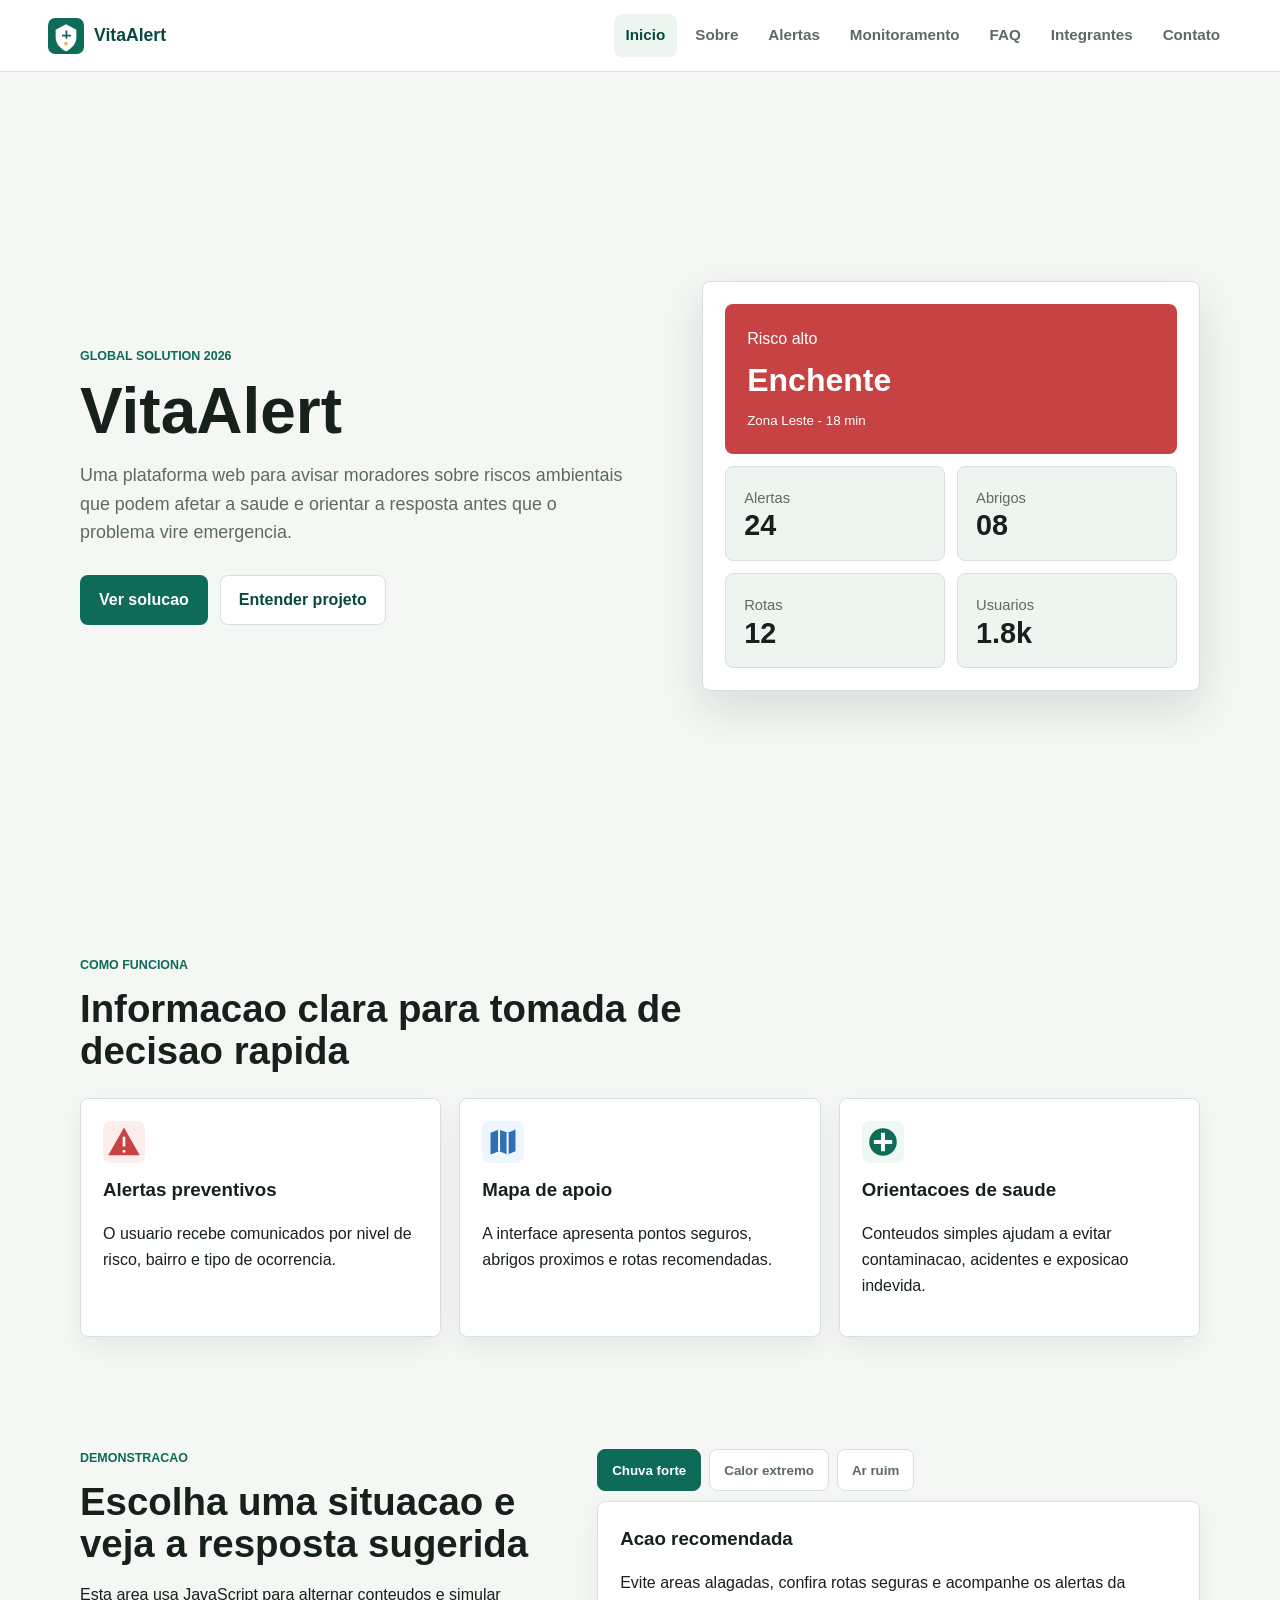
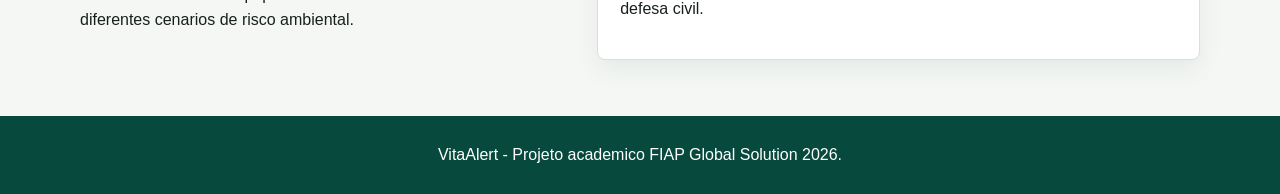
==== index.html @ f6161e9e "Cria estrutura inicial do site VitaAlert" ====
<!DOCTYPE html>
<html lang="pt-BR">
<head>
  <meta charset="UTF-8">
  <meta name="viewport" content="width=device-width, initial-scale=1.0">
  <title>VitaAlert | Inicio</title>
  <link rel="stylesheet" href="css/style.css">
</head>
<body>
  <header class="site-header">
    <a class="brand" href="index.html" aria-label="VitaAlert - pagina inicial">
      <img src="assets/logo.svg" alt="" class="brand__icon">
      <span>VitaAlert</span>
    </a>
    <button class="menu-toggle" type="button" aria-label="Abrir menu" aria-expanded="false">
      <span></span>
      <span></span>
      <span></span>
    </button>
    <nav class="site-nav" aria-label="Menu principal">
      <a href="index.html">Inicio</a>
      <a href="sobre.html">Sobre</a>
      <a href="solucao-alertas.html">Alertas</a>
      <a href="solucao-monitoramento.html">Monitoramento</a>
      <a href="faq.html">FAQ</a>
      <a href="integrantes.html">Integrantes</a>
      <a href="contato.html">Contato</a>
    </nav>
  </header>

  <main>
    <section class="hero">
      <div class="hero__content">
        <p class="eyebrow">Global Solution 2026</p>
        <h1>VitaAlert</h1>
        <p class="hero__text">Uma plataforma web para avisar moradores sobre riscos ambientais que podem afetar a saude e orientar a resposta antes que o problema vire emergencia.</p>
        <div class="hero__actions">
          <a class="button button--primary" href="solucao-alertas.html">Ver solucao</a>
          <a class="button button--secondary" href="sobre.html">Entender projeto</a>
        </div>
      </div>
      <div class="dashboard-preview" aria-label="Resumo visual da plataforma">
        <div class="status-card status-card--danger">
          <span>Risco alto</span>
          <strong>Enchente</strong>
          <small>Zona Leste - 18 min</small>
        </div>
        <div class="metric-grid">
          <article>
            <span>Alertas</span>
            <strong>24</strong>
          </article>
          <article>
            <span>Abrigos</span>
            <strong>08</strong>
          </article>
          <article>
            <span>Rotas</span>
            <strong>12</strong>
          </article>
          <article>
            <span>Usuarios</span>
            <strong>1.8k</strong>
          </article>
        </div>
      </div>
    </section>

    <section class="section">
      <div class="section__heading">
        <p class="eyebrow">Como funciona</p>
        <h2>Informacao clara para tomada de decisao rapida</h2>
      </div>
      <div class="feature-grid">
        <article class="feature-card">
          <img src="assets/icon-alert.svg" alt="" class="feature-card__icon">
          <h3>Alertas preventivos</h3>
          <p>O usuario recebe comunicados por nivel de risco, bairro e tipo de ocorrencia.</p>
        </article>
        <article class="feature-card">
          <img src="assets/icon-map.svg" alt="" class="feature-card__icon">
          <h3>Mapa de apoio</h3>
          <p>A interface apresenta pontos seguros, abrigos proximos e rotas recomendadas.</p>
        </article>
        <article class="feature-card">
          <img src="assets/icon-health.svg" alt="" class="feature-card__icon">
          <h3>Orientacoes de saude</h3>
          <p>Conteudos simples ajudam a evitar contaminacao, acidentes e exposicao indevida.</p>
        </article>
      </div>
    </section>

    <section class="section section--split">
      <div>
        <p class="eyebrow">Demonstracao</p>
        <h2>Escolha uma situacao e veja a resposta sugerida</h2>
        <p>Esta area usa JavaScript para alternar conteudos e simular diferentes cenarios de risco ambiental.</p>
      </div>
      <div class="tabs" data-tabs>
        <div class="tabs__controls" role="tablist" aria-label="Cenarios">
          <button class="tab-button is-active" type="button" data-tab="chuva">Chuva forte</button>
          <button class="tab-button" type="button" data-tab="calor">Calor extremo</button>
          <button class="tab-button" type="button" data-tab="ar">Ar ruim</button>
        </div>
        <article class="tab-panel is-active" data-panel="chuva">
          <h3>Acao recomendada</h3>
          <p>Evite areas alagadas, confira rotas seguras e acompanhe os alertas da defesa civil.</p>
        </article>
        <article class="tab-panel" data-panel="calor">
          <h3>Acao recomendada</h3>
          <p>Hidrate-se, reduza atividades fisicas no sol e procure pontos de apoio climatizados.</p>
        </article>
        <article class="tab-panel" data-panel="ar">
          <h3>Acao recomendada</h3>
          <p>Pessoas com doencas respiratorias devem evitar esforco e manter medicamentos por perto.</p>
        </article>
      </div>
    </section>
  </main>

  <footer class="site-footer">
    <p>VitaAlert - Projeto academico FIAP Global Solution 2026.</p>
  </footer>

  <script src="js/script.js"></script>
</body>
</html>
---- css/style.css ----
:root {
  --bg: #f4f7f4;
  --surface: #ffffff;
  --surface-strong: #eef5f1;
  --text: #17211c;
  --muted: #5c6b62;
  --primary: #0d6b57;
  --primary-dark: #08493d;
  --accent: #e6b84b;
  --danger: #c74343;
  --warning: #bd7a1f;
  --info: #2f6fb5;
  --border: #d7e0dc;
  --shadow: 0 18px 45px rgba(19, 42, 33, 0.12);
  --radius: 8px;
  --container: 1120px;
}

* {
  box-sizing: border-box;
}

html {
  scroll-behavior: smooth;
}

body {
  margin: 0;
  font-family: Arial, Helvetica, sans-serif;
  color: var(--text);
  background: var(--bg);
  line-height: 1.6;
}

img {
  display: block;
  max-width: 100%;
}

a {
  color: inherit;
}

.site-header {
  position: sticky;
  top: 0;
  z-index: 20;
  display: flex;
  align-items: center;
  justify-content: space-between;
  gap: 24px;
  min-height: 72px;
  padding: 14px clamp(18px, 4vw, 48px);
  background: rgba(255, 255, 255, 0.94);
  border-bottom: 1px solid var(--border);
  backdrop-filter: blur(12px);
}

.brand {
  display: inline-flex;
  align-items: center;
  gap: 10px;
  font-weight: 800;
  font-size: 1.1rem;
  text-decoration: none;
  color: var(--primary-dark);
}

.brand__icon {
  width: 36px;
  height: 36px;
}

.site-nav {
  display: flex;
  align-items: center;
  gap: 6px;
}

.site-nav a {
  padding: 9px 12px;
  border-radius: var(--radius);
  color: var(--muted);
  font-size: 0.95rem;
  font-weight: 700;
  text-decoration: none;
}

.site-nav a:hover,
.site-nav a.is-active {
  color: var(--primary-dark);
  background: var(--surface-strong);
}

.menu-toggle {
  display: none;
  width: 44px;
  height: 44px;
  border: 1px solid var(--border);
  border-radius: var(--radius);
  background: var(--surface);
  cursor: pointer;
}

.menu-toggle span {
  display: block;
  width: 20px;
  height: 2px;
  margin: 5px auto;
  background: var(--primary-dark);
}

.hero,
.page-hero,
.section {
  width: min(var(--container), calc(100% - 36px));
  margin: 0 auto;
}

.hero {
  display: grid;
  grid-template-columns: minmax(0, 1.05fr) minmax(320px, 0.95fr);
  align-items: center;
  gap: clamp(28px, 6vw, 72px);
  min-height: calc(100vh - 72px);
  padding: 48px 0;
}

.hero h1,
.page-hero h1 {
  max-width: 820px;
  margin: 0;
  font-size: clamp(2.4rem, 5vw, 4.8rem);
  line-height: 1;
}

.hero__text,
.page-hero p {
  max-width: 700px;
  color: var(--muted);
  font-size: 1.12rem;
}

.hero__actions {
  display: flex;
  flex-wrap: wrap;
  gap: 12px;
  margin-top: 28px;
}

.eyebrow {
  margin: 0 0 12px;
  color: var(--primary);
  font-size: 0.78rem;
  font-weight: 800;
  letter-spacing: 0;
  text-transform: uppercase;
}

.button {
  display: inline-flex;
  align-items: center;
  justify-content: center;
  min-height: 44px;
  padding: 11px 18px;
  border: 1px solid transparent;
  border-radius: var(--radius);
  font-weight: 800;
  text-decoration: none;
  cursor: pointer;
}

.button--primary {
  background: var(--primary);
  color: #ffffff;
}

.button--primary:hover {
  background: var(--primary-dark);
}

.button--secondary {
  background: var(--surface);
  color: var(--primary-dark);
  border-color: var(--border);
}

.dashboard-preview {
  padding: 22px;
  border: 1px solid var(--border);
  border-radius: var(--radius);
  background: var(--surface);
  box-shadow: var(--shadow);
}

.status-card {
  padding: 22px;
  border-radius: var(--radius);
  color: #ffffff;
  background: var(--danger);
}

.status-card span,
.status-card small {
  display: block;
}

.status-card strong {
  display: block;
  margin: 4px 0;
  font-size: 2rem;
}

.metric-grid {
  display: grid;
  grid-template-columns: repeat(2, 1fr);
  gap: 12px;
  margin-top: 12px;
}

.metric-grid article {
  padding: 18px;
  border: 1px solid var(--border);
  border-radius: var(--radius);
  background: var(--surface-strong);
}

.metric-grid span,
.data-row span {
  color: var(--muted);
  font-size: 0.92rem;
}

.metric-grid strong,
.data-row strong {
  display: block;
  font-size: 1.8rem;
  line-height: 1.1;
}

.section {
  padding: 56px 0;
}

.page-hero {
  padding: 70px 0 32px;
}

.section__heading {
  max-width: 720px;
  margin-bottom: 26px;
}

.section__heading h2,
.section--split h2 {
  margin: 0;
  font-size: clamp(1.8rem, 3vw, 2.6rem);
  line-height: 1.1;
}

.feature-grid,
.team-grid {
  display: grid;
  grid-template-columns: repeat(3, minmax(0, 1fr));
  gap: 18px;
}

.feature-card,
.member-card,
.contact-form,
.contact-aside,
.tab-panel,
.faq-item,
.alert-item,
.data-row {
  border: 1px solid var(--border);
  border-radius: var(--radius);
  background: var(--surface);
  box-shadow: 0 10px 26px rgba(19, 42, 33, 0.06);
}

.feature-card,
.member-card,
.contact-aside,
.tab-panel,
.data-row {
  padding: 22px;
}

.feature-card__icon {
  width: 42px;
  height: 42px;
  margin-bottom: 12px;
}

.feature-card h3,
.member-card h2,
.alert-item h2,
.contact-aside h2,
.tab-panel h3 {
  margin: 0 0 8px;
}

.section--split,
.contact-layout,
.monitor-layout {
  display: grid;
  grid-template-columns: minmax(0, 0.9fr) minmax(0, 1.1fr);
  gap: 24px;
  align-items: start;
}

.tabs__controls {
  display: flex;
  gap: 8px;
  margin-bottom: 10px;
  overflow-x: auto;
}

.tab-button {
  min-height: 42px;
  padding: 9px 14px;
  border: 1px solid var(--border);
  border-radius: var(--radius);
  background: var(--surface);
  color: var(--muted);
  font-weight: 800;
  cursor: pointer;
  white-space: nowrap;
}

.tab-button.is-active {
  background: var(--primary);
  color: #ffffff;
  border-color: var(--primary);
}

.tab-panel {
  display: none;
}

.tab-panel.is-active {
  display: block;
}

.alert-list {
  display: grid;
  gap: 16px;
}

.alert-item {
  display: flex;
  justify-content: space-between;
  gap: 18px;
  align-items: center;
  padding: 20px;
}

.badge {
  display: inline-flex;
  margin-bottom: 10px;
  padding: 4px 10px;
  border-radius: 999px;
  color: #ffffff;
  font-size: 0.8rem;
  font-weight: 800;
}

.badge--critical {
  background: var(--danger);
}

.badge--warning {
  background: var(--warning);
}

.badge--info {
  background: var(--info);
}

.map-panel {
  position: relative;
  min-height: 420px;
  border: 1px solid var(--border);
  border-radius: var(--radius);
  overflow: hidden;
  background:
    linear-gradient(90deg, rgba(13, 107, 87, 0.10) 1px, transparent 1px),
    linear-gradient(rgba(13, 107, 87, 0.10) 1px, transparent 1px),
    #e8f0ed;
  background-size: 48px 48px;
}

.map-panel__label {
  position: absolute;
  left: 20px;
  bottom: 20px;
  padding: 10px 14px;
  border-radius: var(--radius);
  background: var(--surface);
  font-weight: 800;
}

.map-dot {
  position: absolute;
  width: 26px;
  height: 26px;
  border: 5px solid #ffffff;
  border-radius: 50%;
  background: var(--danger);
  box-shadow: 0 0 0 12px rgba(199, 67, 67, 0.18);
}

.map-dot--one {
  left: 28%;
  top: 30%;
}

.map-dot--two {
  left: 62%;
  top: 45%;
  background: var(--warning);
  box-shadow: 0 0 0 12px rgba(189, 122, 31, 0.18);
}

.map-dot--three {
  left: 48%;
  top: 68%;
  background: var(--info);
  box-shadow: 0 0 0 12px rgba(47, 111, 181, 0.18);
}

.monitor-stack {
  display: grid;
  gap: 14px;
}

.progress {
  height: 10px;
  margin-top: 14px;
  border-radius: 999px;
  overflow: hidden;
  background: var(--surface-strong);
}

.progress span {
  display: block;
  height: 100%;
  background: var(--primary);
}

.steps {
  display: grid;
  gap: 12px;
  padding-left: 22px;
}

.faq-list {
  display: grid;
  gap: 12px;
}

.faq-question {
  width: 100%;
  padding: 18px 20px;
  border: 0;
  background: transparent;
  color: var(--text);
  font: inherit;
  font-weight: 800;
  text-align: left;
  cursor: pointer;
}

.faq-answer {
  display: none;
  padding: 0 20px 18px;
  color: var(--muted);
}

.faq-item.is-open .faq-answer {
  display: block;
}

.member-card img {
  width: 112px;
  height: 112px;
  margin-bottom: 16px;
  border-radius: 50%;
  border: 4px solid var(--surface-strong);
}

.member-links {
  display: flex;
  flex-wrap: wrap;
  gap: 10px;
}

.member-links a {
  color: var(--primary-dark);
  font-weight: 800;
}

.contact-form {
  display: grid;
  gap: 16px;
  padding: 22px;
}

.form-field {
  display: grid;
  gap: 6px;
}

label {
  font-weight: 800;
}

input,
textarea {
  width: 100%;
  border: 1px solid var(--border);
  border-radius: var(--radius);
  padding: 12px 14px;
  font: inherit;
  color: var(--text);
  background: #ffffff;
}

input:focus,
textarea:focus {
  outline: 3px solid rgba(13, 107, 87, 0.18);
  border-color: var(--primary);
}

.error-message {
  min-height: 18px;
  color: var(--danger);
  font-weight: 700;
}

.form-status {
  margin: 0;
  color: var(--primary-dark);
  font-weight: 800;
}

.modal {
  position: fixed;
  inset: 0;
  z-index: 40;
  display: none;
  place-items: center;
  padding: 20px;
  background: rgba(8, 22, 18, 0.58);
}

.modal.is-open {
  display: grid;
}

.modal__box {
  width: min(520px, 100%);
  padding: 28px;
  border-radius: var(--radius);
  background: var(--surface);
  box-shadow: var(--shadow);
}

.modal__close {
  float: right;
  width: 38px;
  height: 38px;
  border: 1px solid var(--border);
  border-radius: var(--radius);
  background: var(--surface-strong);
  font-size: 1.5rem;
  cursor: pointer;
}

.site-footer {
  padding: 26px 18px;
  color: #ffffff;
  background: var(--primary-dark);
  text-align: center;
}

.site-footer p {
  margin: 0;
}

@media (max-width: 900px) {
  .menu-toggle {
    display: inline-block;
  }

  .site-nav {
    position: absolute;
    top: 72px;
    left: 0;
    right: 0;
    display: none;
    flex-direction: column;
    align-items: stretch;
    padding: 12px 18px 18px;
    background: #ffffff;
    border-bottom: 1px solid var(--border);
  }

  .site-nav.is-open {
    display: flex;
  }

  .site-nav a {
    padding: 12px;
  }

  .hero,
  .section--split,
  .contact-layout,
  .monitor-layout {
    grid-template-columns: 1fr;
  }

  .hero {
    min-height: auto;
  }

  .feature-grid,
  .team-grid {
    grid-template-columns: repeat(2, minmax(0, 1fr));
  }
}

@media (max-width: 560px) {
  .site-header {
    padding-inline: 16px;
  }

  .hero,
  .page-hero,
  .section {
    width: min(100% - 28px, var(--container));
  }

  .feature-grid,
  .team-grid,
  .metric-grid {
    grid-template-columns: 1fr;
  }

  .alert-item {
    align-items: stretch;
    flex-direction: column;
  }

  .button {
    width: 100%;
  }

  .map-panel {
    min-height: 320px;
  }
}
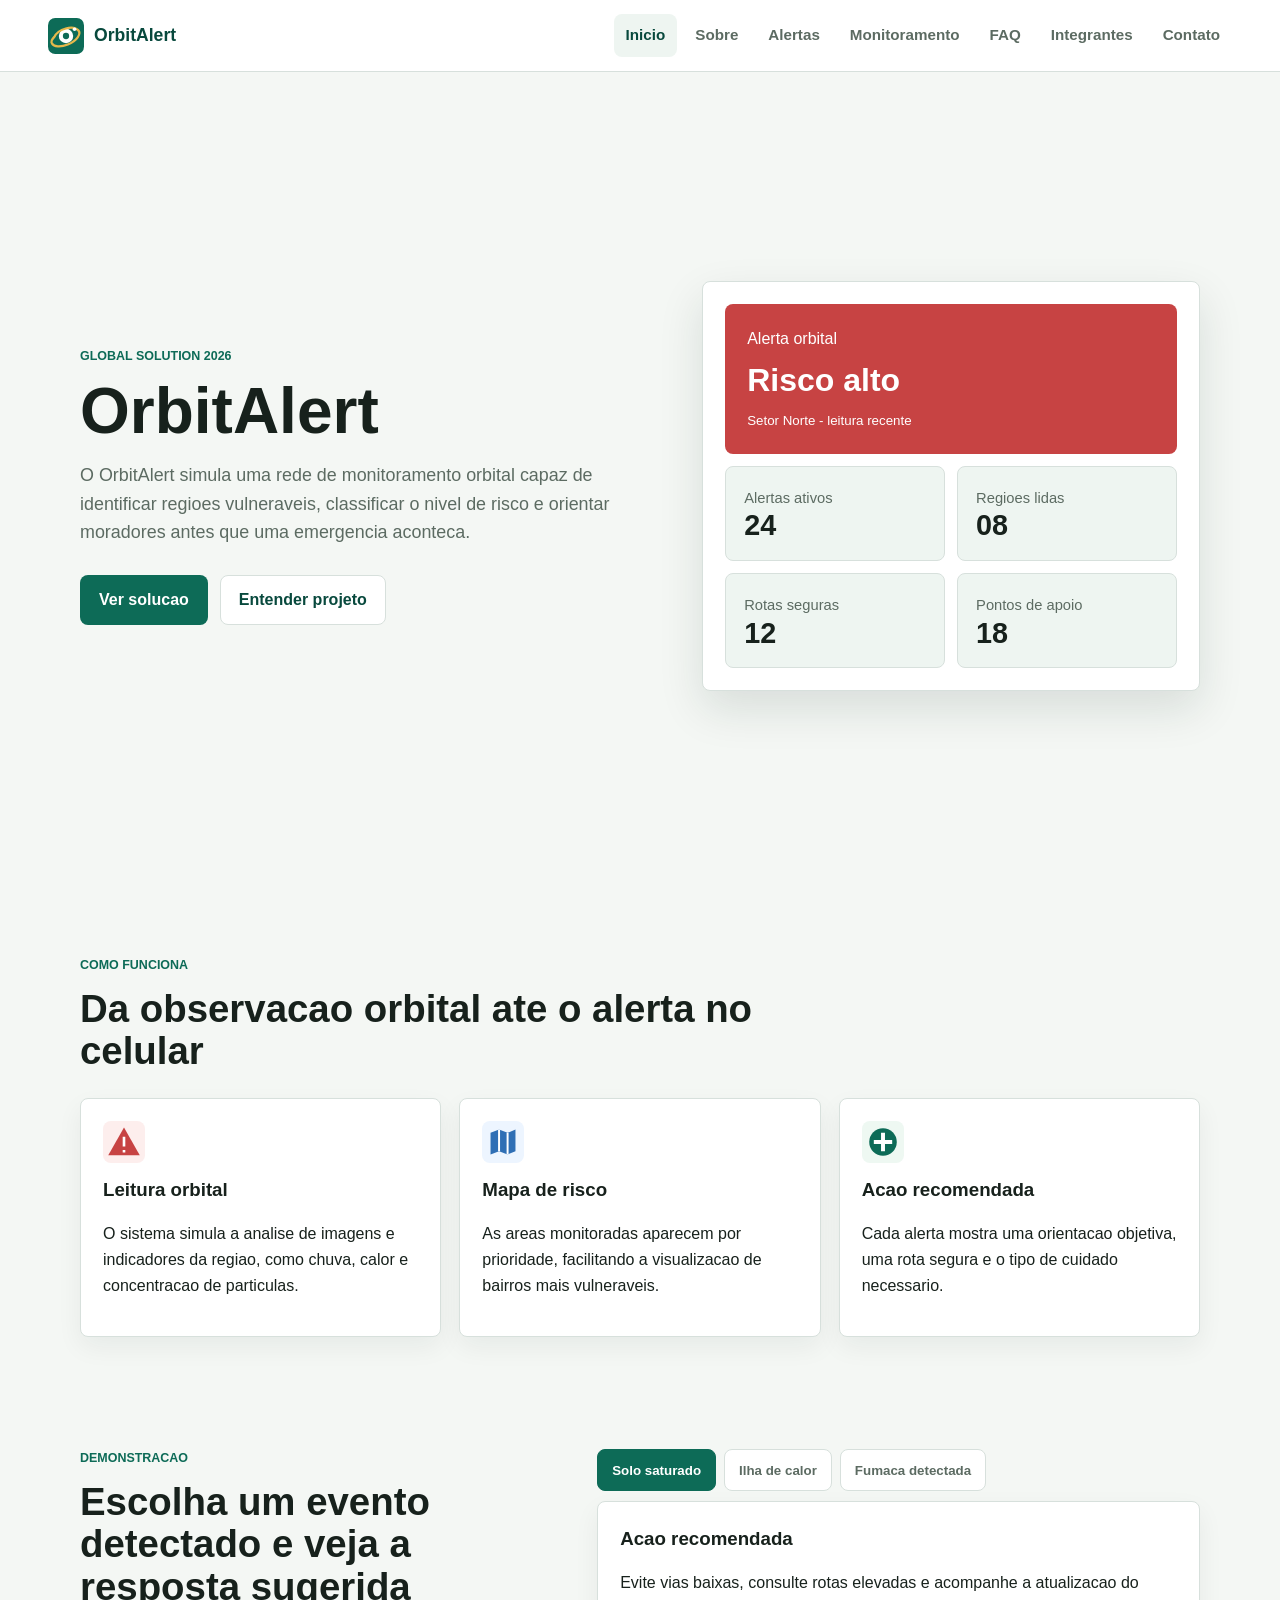
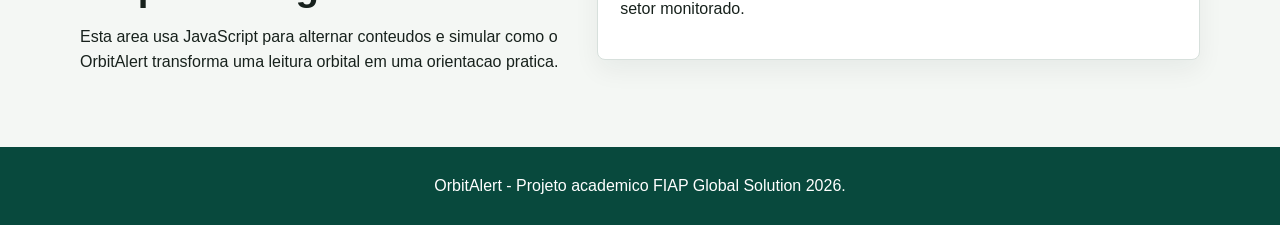
==== commit a134f9c6: "." ====
--- a/index.html
+++ b/index.html
@@ -3,14 +3,14 @@
 <head>
   <meta charset="UTF-8">
   <meta name="viewport" content="width=device-width, initial-scale=1.0">
-  <title>VitaAlert | Inicio</title>
+  <title>OrbitAlert | Inicio</title>
   <link rel="stylesheet" href="css/style.css">
 </head>
 <body>
   <header class="site-header">
-    <a class="brand" href="index.html" aria-label="VitaAlert - pagina inicial">
+    <a class="brand" href="index.html" aria-label="OrbitAlert - pagina inicial">
       <img src="assets/logo.svg" alt="" class="brand__icon">
-      <span>VitaAlert</span>
+      <span>OrbitAlert</span>
     </a>
     <button class="menu-toggle" type="button" aria-label="Abrir menu" aria-expanded="false">
       <span></span>
@@ -32,8 +32,8 @@
     <section class="hero">
       <div class="hero__content">
         <p class="eyebrow">Global Solution 2026</p>
-        <h1>VitaAlert</h1>
-        <p class="hero__text">Uma plataforma web para avisar moradores sobre riscos ambientais que podem afetar a saude e orientar a resposta antes que o problema vire emergencia.</p>
+        <h1>OrbitAlert</h1>
+        <p class="hero__text">O OrbitAlert simula uma rede de monitoramento orbital capaz de identificar regioes vulneraveis, classificar o nivel de risco e orientar moradores antes que uma emergencia aconteca.</p>
         <div class="hero__actions">
           <a class="button button--primary" href="solucao-alertas.html">Ver solucao</a>
           <a class="button button--secondary" href="sobre.html">Entender projeto</a>
@@ -41,26 +41,26 @@
       </div>
       <div class="dashboard-preview" aria-label="Resumo visual da plataforma">
         <div class="status-card status-card--danger">
-          <span>Risco alto</span>
-          <strong>Enchente</strong>
-          <small>Zona Leste - 18 min</small>
+          <span>Alerta orbital</span>
+          <strong>Risco alto</strong>
+          <small>Setor Norte - leitura recente</small>
         </div>
         <div class="metric-grid">
           <article>
-            <span>Alertas</span>
+            <span>Alertas ativos</span>
             <strong>24</strong>
           </article>
           <article>
-            <span>Abrigos</span>
+            <span>Regioes lidas</span>
             <strong>08</strong>
           </article>
           <article>
-            <span>Rotas</span>
+            <span>Rotas seguras</span>
             <strong>12</strong>
           </article>
           <article>
-            <span>Usuarios</span>
-            <strong>1.8k</strong>
+            <span>Pontos de apoio</span>
+            <strong>18</strong>
           </article>
         </div>
       </div>
@@ -69,23 +69,23 @@
     <section class="section">
       <div class="section__heading">
         <p class="eyebrow">Como funciona</p>
-        <h2>Informacao clara para tomada de decisao rapida</h2>
+        <h2>Da observacao orbital ate o alerta no celular</h2>
       </div>
       <div class="feature-grid">
         <article class="feature-card">
           <img src="assets/icon-alert.svg" alt="" class="feature-card__icon">
-          <h3>Alertas preventivos</h3>
-          <p>O usuario recebe comunicados por nivel de risco, bairro e tipo de ocorrencia.</p>
+          <h3>Leitura orbital</h3>
+          <p>O sistema simula a analise de imagens e indicadores da regiao, como chuva, calor e concentracao de particulas.</p>
         </article>
         <article class="feature-card">
           <img src="assets/icon-map.svg" alt="" class="feature-card__icon">
-          <h3>Mapa de apoio</h3>
-          <p>A interface apresenta pontos seguros, abrigos proximos e rotas recomendadas.</p>
+          <h3>Mapa de risco</h3>
+          <p>As areas monitoradas aparecem por prioridade, facilitando a visualizacao de bairros mais vulneraveis.</p>
         </article>
         <article class="feature-card">
           <img src="assets/icon-health.svg" alt="" class="feature-card__icon">
-          <h3>Orientacoes de saude</h3>
-          <p>Conteudos simples ajudam a evitar contaminacao, acidentes e exposicao indevida.</p>
+          <h3>Acao recomendada</h3>
+          <p>Cada alerta mostra uma orientacao objetiva, uma rota segura e o tipo de cuidado necessario.</p>
         </article>
       </div>
     </section>
@@ -93,33 +93,33 @@
     <section class="section section--split">
       <div>
         <p class="eyebrow">Demonstracao</p>
-        <h2>Escolha uma situacao e veja a resposta sugerida</h2>
-        <p>Esta area usa JavaScript para alternar conteudos e simular diferentes cenarios de risco ambiental.</p>
+        <h2>Escolha um evento detectado e veja a resposta sugerida</h2>
+        <p>Esta area usa JavaScript para alternar conteudos e simular como o OrbitAlert transforma uma leitura orbital em uma orientacao pratica.</p>
       </div>
       <div class="tabs" data-tabs>
         <div class="tabs__controls" role="tablist" aria-label="Cenarios">
-          <button class="tab-button is-active" type="button" data-tab="chuva">Chuva forte</button>
-          <button class="tab-button" type="button" data-tab="calor">Calor extremo</button>
-          <button class="tab-button" type="button" data-tab="ar">Ar ruim</button>
+          <button class="tab-button is-active" type="button" data-tab="chuva">Solo saturado</button>
+          <button class="tab-button" type="button" data-tab="calor">Ilha de calor</button>
+          <button class="tab-button" type="button" data-tab="ar">Fumaca detectada</button>
         </div>
         <article class="tab-panel is-active" data-panel="chuva">
           <h3>Acao recomendada</h3>
-          <p>Evite areas alagadas, confira rotas seguras e acompanhe os alertas da defesa civil.</p>
+          <p>Evite vias baixas, consulte rotas elevadas e acompanhe a atualizacao do setor monitorado.</p>
         </article>
         <article class="tab-panel" data-panel="calor">
           <h3>Acao recomendada</h3>
-          <p>Hidrate-se, reduza atividades fisicas no sol e procure pontos de apoio climatizados.</p>
+          <p>Reduza exposicao ao sol, procure pontos de apoio e priorize deslocamentos em horarios mais frescos.</p>
         </article>
         <article class="tab-panel" data-panel="ar">
           <h3>Acao recomendada</h3>
-          <p>Pessoas com doencas respiratorias devem evitar esforco e manter medicamentos por perto.</p>
+          <p>Evite atividades ao ar livre, feche janelas quando possivel e acompanhe o deslocamento da pluma de fumaca.</p>
         </article>
       </div>
     </section>
   </main>
 
   <footer class="site-footer">
-    <p>VitaAlert - Projeto academico FIAP Global Solution 2026.</p>
+    <p>OrbitAlert - Projeto academico FIAP Global Solution 2026.</p>
   </footer>
 
   <script src="js/script.js"></script>
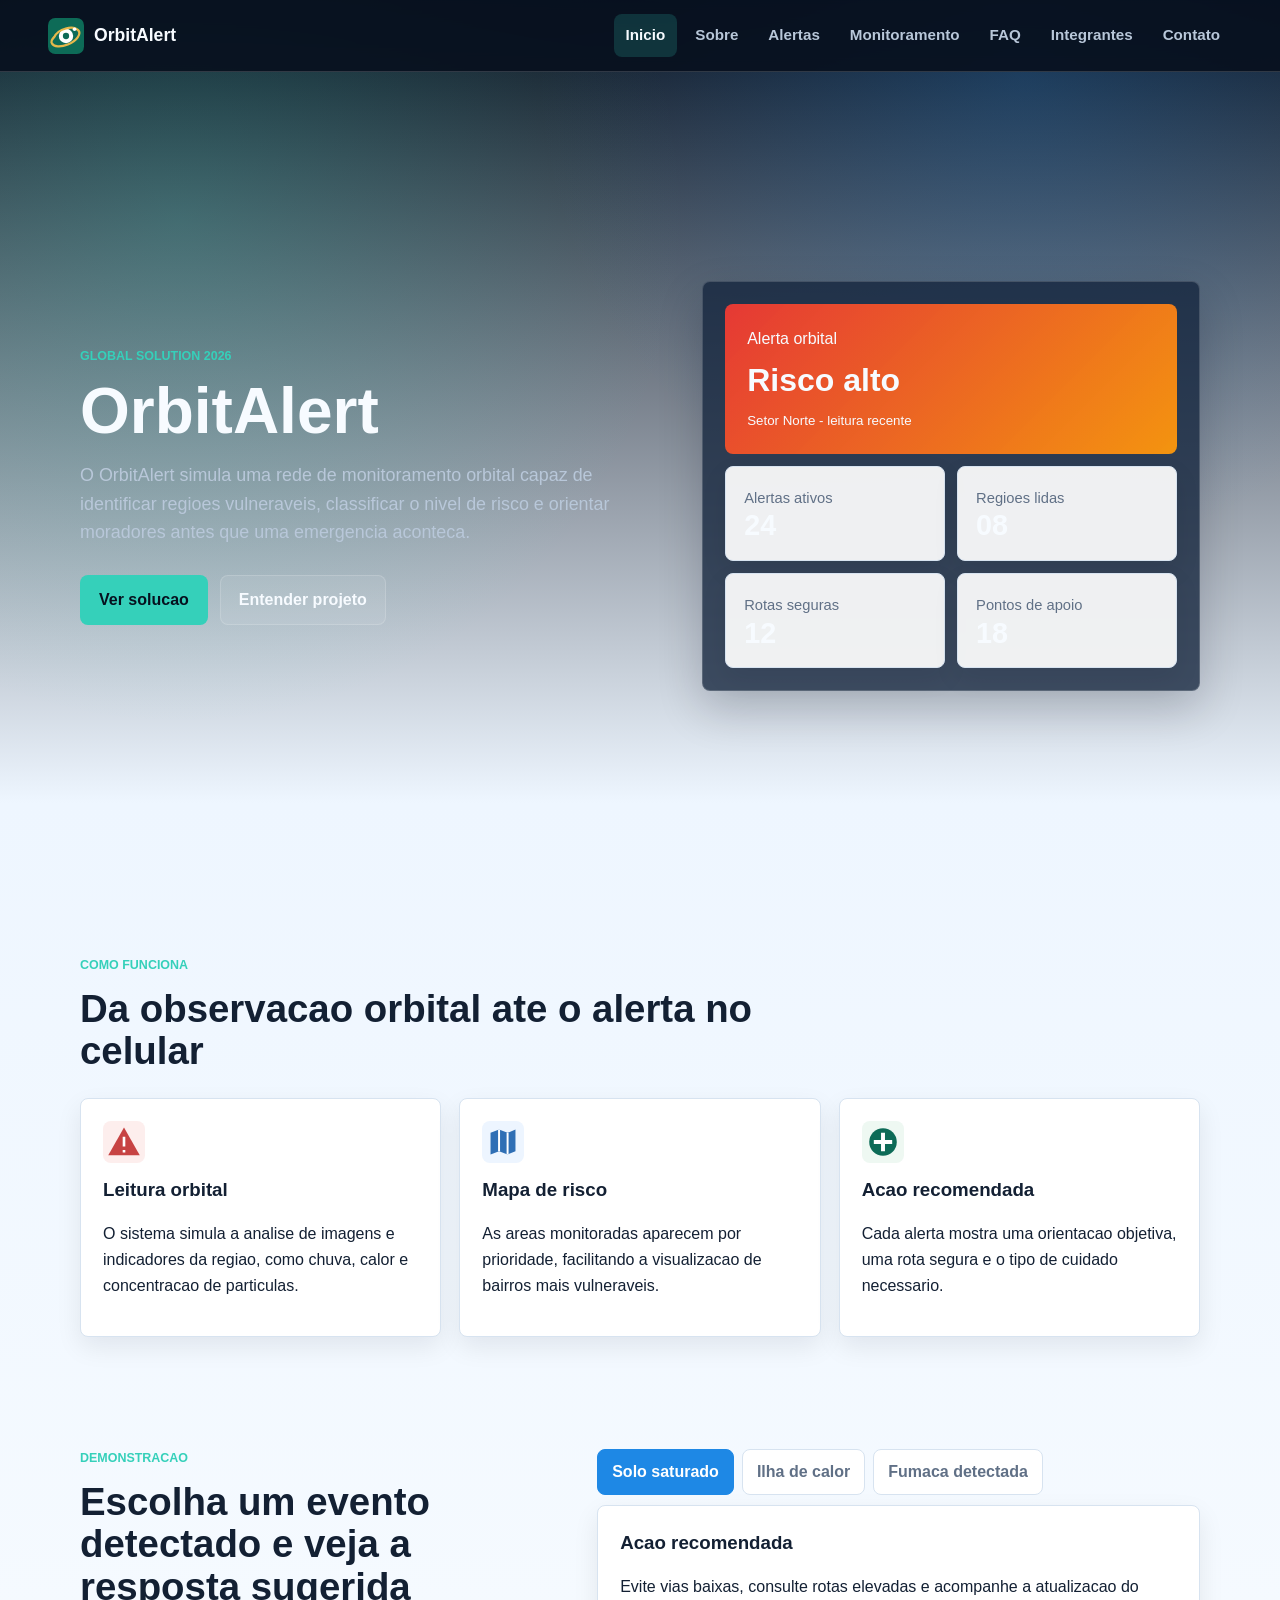
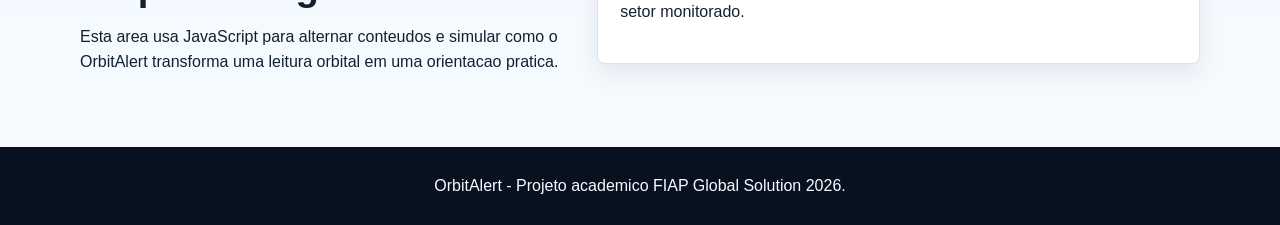
==== commit 4411a271: "commit atualizeido" ====
--- a/index.html
+++ b/index.html
@@ -4,7 +4,8 @@
   <meta charset="UTF-8">
   <meta name="viewport" content="width=device-width, initial-scale=1.0">
   <title>OrbitAlert | Inicio</title>
-  <link rel="stylesheet" href="css/style.css">
+  <link rel="stylesheet" href="css/main.css">
+  <script src="js/main.js" defer></script>
 </head>
 <body>
   <header class="site-header">
@@ -121,7 +122,5 @@
   <footer class="site-footer">
     <p>OrbitAlert - Projeto academico FIAP Global Solution 2026.</p>
   </footer>
-
-  <script src="js/script.js"></script>
 </body>
 </html>
--- a/css/main.css
+++ b/css/main.css
@@ -0,0 +1,730 @@
+
+/* css\base\variables.css */
+
+:root {
+  --bg: #08111f;
+  --bg-soft: #101b2e;
+  --surface: #ffffff;
+  --surface-strong: #eef6ff;
+  --surface-dark: #14243d;
+  --text: #132033;
+  --text-light: #f7fbff;
+  --muted: #607086;
+  --muted-light: #b8c7d9;
+  --primary: #1e88e5;
+  --primary-dark: #0d47a1;
+  --orbit: #35d0ba;
+  --accent: #ffbf47;
+  --danger: #e53935;
+  --warning: #f59e0b;
+  --info: #3b82f6;
+  --border: #d7e3f0;
+  --border-dark: rgba(255, 255, 255, 0.16);
+  --shadow: 0 18px 45px rgba(2, 12, 27, 0.20);
+  --radius: 8px;
+  --container: 1120px;
+}
+
+
+/* css\base\reset.css */
+
+* {
+  box-sizing: border-box;
+}
+
+html {
+  scroll-behavior: smooth;
+}
+
+body {
+  margin: 0;
+  font-family: Arial, Helvetica, sans-serif;
+  color: var(--text);
+  background:
+    radial-gradient(circle at 14% 12%, rgba(53, 208, 186, 0.22), transparent 26%),
+    radial-gradient(circle at 80% 4%, rgba(30, 136, 229, 0.24), transparent 24%),
+    linear-gradient(180deg, #08111f 0%, #eef6ff 44%, #f7fbff 100%);
+  line-height: 1.6;
+}
+
+img {
+  display: block;
+  max-width: 100%;
+}
+
+a {
+  color: inherit;
+}
+
+button,
+input,
+textarea {
+  font: inherit;
+}
+
+
+/* css\layout\header.css */
+
+.site-header {
+  position: sticky;
+  top: 0;
+  z-index: 20;
+  display: flex;
+  align-items: center;
+  justify-content: space-between;
+  gap: 24px;
+  min-height: 72px;
+  padding: 14px clamp(18px, 4vw, 48px);
+  background: rgba(8, 17, 31, 0.92);
+  border-bottom: 1px solid var(--border-dark);
+  backdrop-filter: blur(14px);
+}
+
+.brand {
+  display: inline-flex;
+  align-items: center;
+  gap: 10px;
+  color: var(--text-light);
+  font-size: 1.1rem;
+  font-weight: 800;
+  text-decoration: none;
+}
+
+.brand__icon {
+  width: 36px;
+  height: 36px;
+}
+
+.site-nav {
+  display: flex;
+  align-items: center;
+  gap: 6px;
+}
+
+.site-nav a {
+  padding: 9px 12px;
+  border-radius: var(--radius);
+  color: var(--muted-light);
+  font-size: 0.95rem;
+  font-weight: 700;
+  text-decoration: none;
+}
+
+.site-nav a:hover,
+.site-nav a.is-active {
+  color: var(--text-light);
+  background: rgba(53, 208, 186, 0.18);
+}
+
+.menu-toggle {
+  display: none;
+  width: 44px;
+  height: 44px;
+  border: 1px solid var(--border-dark);
+  border-radius: var(--radius);
+  background: rgba(255, 255, 255, 0.08);
+  cursor: pointer;
+}
+
+.menu-toggle span {
+  display: block;
+  width: 20px;
+  height: 2px;
+  margin: 5px auto;
+  background: var(--text-light);
+}
+
+
+/* css\layout\sections.css */
+
+.hero,
+.page-hero,
+.section {
+  width: min(var(--container), calc(100% - 36px));
+  margin: 0 auto;
+}
+
+.hero {
+  display: grid;
+  grid-template-columns: minmax(0, 1.05fr) minmax(320px, 0.95fr);
+  align-items: center;
+  gap: clamp(28px, 6vw, 72px);
+  min-height: calc(100vh - 72px);
+  padding: 48px 0;
+  color: var(--text-light);
+}
+
+.hero h1,
+.page-hero h1 {
+  max-width: 820px;
+  margin: 0;
+  font-size: clamp(2.4rem, 5vw, 4.8rem);
+  line-height: 1;
+}
+
+.hero__text {
+  max-width: 700px;
+  color: var(--muted-light);
+  font-size: 1.12rem;
+}
+
+.page-hero {
+  padding: 70px 0 32px;
+  color: var(--text-light);
+}
+
+.page-hero p {
+  max-width: 760px;
+  color: var(--muted-light);
+  font-size: 1.12rem;
+}
+
+.hero__actions {
+  display: flex;
+  flex-wrap: wrap;
+  gap: 12px;
+  margin-top: 28px;
+}
+
+.eyebrow {
+  margin: 0 0 12px;
+  color: var(--orbit);
+  font-size: 0.78rem;
+  font-weight: 800;
+  letter-spacing: 0;
+  text-transform: uppercase;
+}
+
+.section {
+  padding: 56px 0;
+}
+
+.section__heading {
+  max-width: 720px;
+  margin-bottom: 26px;
+}
+
+.section__heading h2,
+.section--split h2 {
+  margin: 0;
+  font-size: clamp(1.8rem, 3vw, 2.6rem);
+  line-height: 1.1;
+}
+
+.section--split,
+.contact-layout,
+.monitor-layout {
+  display: grid;
+  grid-template-columns: minmax(0, 0.9fr) minmax(0, 1.1fr);
+  gap: 24px;
+  align-items: start;
+}
+
+.site-footer {
+  padding: 26px 18px;
+  color: var(--text-light);
+  background: var(--bg);
+  text-align: center;
+}
+
+.site-footer p {
+  margin: 0;
+}
+
+
+/* css\components\buttons.css */
+
+.button {
+  display: inline-flex;
+  align-items: center;
+  justify-content: center;
+  min-height: 44px;
+  padding: 11px 18px;
+  border: 1px solid transparent;
+  border-radius: var(--radius);
+  font-weight: 800;
+  text-decoration: none;
+  cursor: pointer;
+}
+
+.button--primary {
+  background: var(--orbit);
+  color: #06111f;
+}
+
+.button--primary:hover {
+  background: #67ead8;
+}
+
+.button--secondary {
+  background: rgba(255, 255, 255, 0.08);
+  color: var(--text-light);
+  border-color: var(--border-dark);
+}
+
+
+/* css\components\cards.css */
+
+.dashboard-preview {
+  padding: 22px;
+  border: 1px solid var(--border-dark);
+  border-radius: var(--radius);
+  background: rgba(20, 36, 61, 0.78);
+  box-shadow: var(--shadow);
+}
+
+.status-card {
+  padding: 22px;
+  border-radius: var(--radius);
+  color: var(--text-light);
+  background:
+    linear-gradient(135deg, rgba(229, 57, 53, 0.96), rgba(245, 158, 11, 0.90)),
+    var(--danger);
+}
+
+.status-card span,
+.status-card small {
+  display: block;
+}
+
+.status-card strong {
+  display: block;
+  margin: 4px 0;
+  font-size: 2rem;
+}
+
+.metric-grid,
+.feature-grid,
+.team-grid {
+  display: grid;
+  gap: 18px;
+}
+
+.metric-grid {
+  grid-template-columns: repeat(2, 1fr);
+  gap: 12px;
+  margin-top: 12px;
+}
+
+.feature-grid,
+.team-grid {
+  grid-template-columns: repeat(3, minmax(0, 1fr));
+}
+
+.metric-grid article,
+.feature-card,
+.member-card,
+.contact-form,
+.contact-aside,
+.tab-panel,
+.faq-item,
+.alert-item,
+.data-row {
+  border: 1px solid var(--border);
+  border-radius: var(--radius);
+  background: var(--surface);
+  box-shadow: 0 10px 26px rgba(2, 12, 27, 0.08);
+}
+
+.metric-grid article {
+  padding: 18px;
+  background: rgba(255, 255, 255, 0.92);
+}
+
+.feature-card,
+.member-card,
+.contact-aside,
+.tab-panel,
+.data-row {
+  padding: 22px;
+}
+
+.feature-card__icon {
+  width: 42px;
+  height: 42px;
+  margin-bottom: 12px;
+}
+
+.feature-card h3,
+.member-card h2,
+.alert-item h2,
+.contact-aside h2,
+.tab-panel h3 {
+  margin: 0 0 8px;
+}
+
+.metric-grid span,
+.data-row span {
+  color: var(--muted);
+  font-size: 0.92rem;
+}
+
+.metric-grid strong,
+.data-row strong {
+  display: block;
+  font-size: 1.8rem;
+  line-height: 1.1;
+}
+
+.alert-list {
+  display: grid;
+  gap: 16px;
+}
+
+.alert-item {
+  display: flex;
+  align-items: center;
+  justify-content: space-between;
+  gap: 18px;
+  padding: 20px;
+}
+
+.badge {
+  display: inline-flex;
+  margin-bottom: 10px;
+  padding: 4px 10px;
+  border-radius: 999px;
+  color: #ffffff;
+  font-size: 0.8rem;
+  font-weight: 800;
+}
+
+.badge--critical {
+  background: var(--danger);
+}
+
+.badge--warning {
+  background: var(--warning);
+}
+
+.badge--info {
+  background: var(--info);
+}
+
+.member-card img {
+  width: 112px;
+  height: 112px;
+  margin-bottom: 16px;
+  border: 4px solid var(--surface-strong);
+  border-radius: 50%;
+}
+
+.member-links {
+  display: flex;
+  flex-wrap: wrap;
+  gap: 10px;
+}
+
+.member-links a {
+  color: var(--primary-dark);
+  font-weight: 800;
+}
+
+
+/* css\components\forms.css */
+
+.contact-form {
+  display: grid;
+  gap: 16px;
+  padding: 22px;
+}
+
+.form-field {
+  display: grid;
+  gap: 6px;
+}
+
+label {
+  font-weight: 800;
+}
+
+input,
+textarea {
+  width: 100%;
+  padding: 12px 14px;
+  border: 1px solid var(--border);
+  border-radius: var(--radius);
+  color: var(--text);
+  background: #ffffff;
+}
+
+input:focus,
+textarea:focus {
+  outline: 3px solid rgba(53, 208, 186, 0.24);
+  border-color: var(--orbit);
+}
+
+.error-message {
+  min-height: 18px;
+  color: var(--danger);
+  font-weight: 700;
+}
+
+.form-status {
+  margin: 0;
+  color: var(--primary-dark);
+  font-weight: 800;
+}
+
+
+/* css\components\modal.css */
+
+.modal {
+  position: fixed;
+  inset: 0;
+  z-index: 40;
+  display: none;
+  place-items: center;
+  padding: 20px;
+  background: rgba(2, 12, 27, 0.68);
+}
+
+.modal.is-open {
+  display: grid;
+}
+
+.modal__box {
+  width: min(520px, 100%);
+  padding: 28px;
+  border-radius: var(--radius);
+  background: var(--surface);
+  box-shadow: var(--shadow);
+}
+
+.modal__close {
+  float: right;
+  width: 38px;
+  height: 38px;
+  border: 1px solid var(--border);
+  border-radius: var(--radius);
+  background: var(--surface-strong);
+  font-size: 1.5rem;
+  cursor: pointer;
+}
+
+
+/* css\pages\orbit.css */
+
+.tabs__controls {
+  display: flex;
+  gap: 8px;
+  margin-bottom: 10px;
+  overflow-x: auto;
+}
+
+.tab-button {
+  min-height: 42px;
+  padding: 9px 14px;
+  border: 1px solid var(--border);
+  border-radius: var(--radius);
+  background: var(--surface);
+  color: var(--muted);
+  font-weight: 800;
+  cursor: pointer;
+  white-space: nowrap;
+}
+
+.tab-button.is-active {
+  background: var(--primary);
+  color: #ffffff;
+  border-color: var(--primary);
+}
+
+.tab-panel {
+  display: none;
+}
+
+.tab-panel.is-active {
+  display: block;
+}
+
+.map-panel {
+  position: relative;
+  min-height: 420px;
+  border: 1px solid var(--border-dark);
+  border-radius: var(--radius);
+  overflow: hidden;
+  background:
+    radial-gradient(circle at 25% 30%, rgba(229, 57, 53, 0.20), transparent 12%),
+    radial-gradient(circle at 60% 45%, rgba(245, 158, 11, 0.20), transparent 12%),
+    linear-gradient(90deg, rgba(255, 255, 255, 0.08) 1px, transparent 1px),
+    linear-gradient(rgba(255, 255, 255, 0.08) 1px, transparent 1px),
+    #13243d;
+  background-size: auto, auto, 48px 48px, 48px 48px, auto;
+}
+
+.map-panel::before {
+  position: absolute;
+  inset: 12%;
+  border: 2px solid rgba(53, 208, 186, 0.55);
+  border-radius: 50%;
+  content: "";
+}
+
+.map-panel__label {
+  position: absolute;
+  left: 20px;
+  bottom: 20px;
+  padding: 10px 14px;
+  border-radius: var(--radius);
+  color: var(--text-light);
+  background: rgba(8, 17, 31, 0.84);
+  font-weight: 800;
+}
+
+.map-dot {
+  position: absolute;
+  width: 26px;
+  height: 26px;
+  border: 5px solid #ffffff;
+  border-radius: 50%;
+  background: var(--danger);
+  box-shadow: 0 0 0 12px rgba(229, 57, 53, 0.18);
+}
+
+.map-dot--one {
+  left: 28%;
+  top: 30%;
+}
+
+.map-dot--two {
+  left: 62%;
+  top: 45%;
+  background: var(--warning);
+  box-shadow: 0 0 0 12px rgba(245, 158, 11, 0.18);
+}
+
+.map-dot--three {
+  left: 48%;
+  top: 68%;
+  background: var(--info);
+  box-shadow: 0 0 0 12px rgba(59, 130, 246, 0.18);
+}
+
+.monitor-stack {
+  display: grid;
+  gap: 14px;
+}
+
+.progress {
+  height: 10px;
+  margin-top: 14px;
+  border-radius: 999px;
+  overflow: hidden;
+  background: var(--surface-strong);
+}
+
+.progress span {
+  display: block;
+  height: 100%;
+  background: linear-gradient(90deg, var(--primary), var(--orbit));
+}
+
+.steps {
+  display: grid;
+  gap: 12px;
+  padding-left: 22px;
+}
+
+.faq-list {
+  display: grid;
+  gap: 12px;
+}
+
+.faq-question {
+  width: 100%;
+  padding: 18px 20px;
+  border: 0;
+  color: var(--text);
+  background: transparent;
+  font-weight: 800;
+  text-align: left;
+  cursor: pointer;
+}
+
+.faq-answer {
+  display: none;
+  padding: 0 20px 18px;
+  color: var(--muted);
+}
+
+.faq-item.is-open .faq-answer {
+  display: block;
+}
+
+
+/* css\utilities\responsive.css */
+
+@media (max-width: 900px) {
+  .menu-toggle {
+    display: inline-block;
+  }
+
+  .site-nav {
+    position: absolute;
+    top: 72px;
+    left: 0;
+    right: 0;
+    display: none;
+    flex-direction: column;
+    align-items: stretch;
+    padding: 12px 18px 18px;
+    background: var(--bg);
+    border-bottom: 1px solid var(--border-dark);
+  }
+
+  .site-nav.is-open {
+    display: flex;
+  }
+
+  .site-nav a {
+    padding: 12px;
+  }
+
+  .hero,
+  .section--split,
+  .contact-layout,
+  .monitor-layout {
+    grid-template-columns: 1fr;
+  }
+
+  .hero {
+    min-height: auto;
+  }
+
+  .feature-grid,
+  .team-grid {
+    grid-template-columns: repeat(2, minmax(0, 1fr));
+  }
+}
+
+@media (max-width: 560px) {
+  .site-header {
+    padding-inline: 16px;
+  }
+
+  .hero,
+  .page-hero,
+  .section {
+    width: min(100% - 28px, var(--container));
+  }
+
+  .feature-grid,
+  .team-grid,
+  .metric-grid {
+    grid-template-columns: 1fr;
+  }
+
+  .alert-item {
+    align-items: stretch;
+    flex-direction: column;
+  }
+
+  .button {
+    width: 100%;
+  }
+
+  .map-panel {
+    min-height: 320px;
+  }
+}
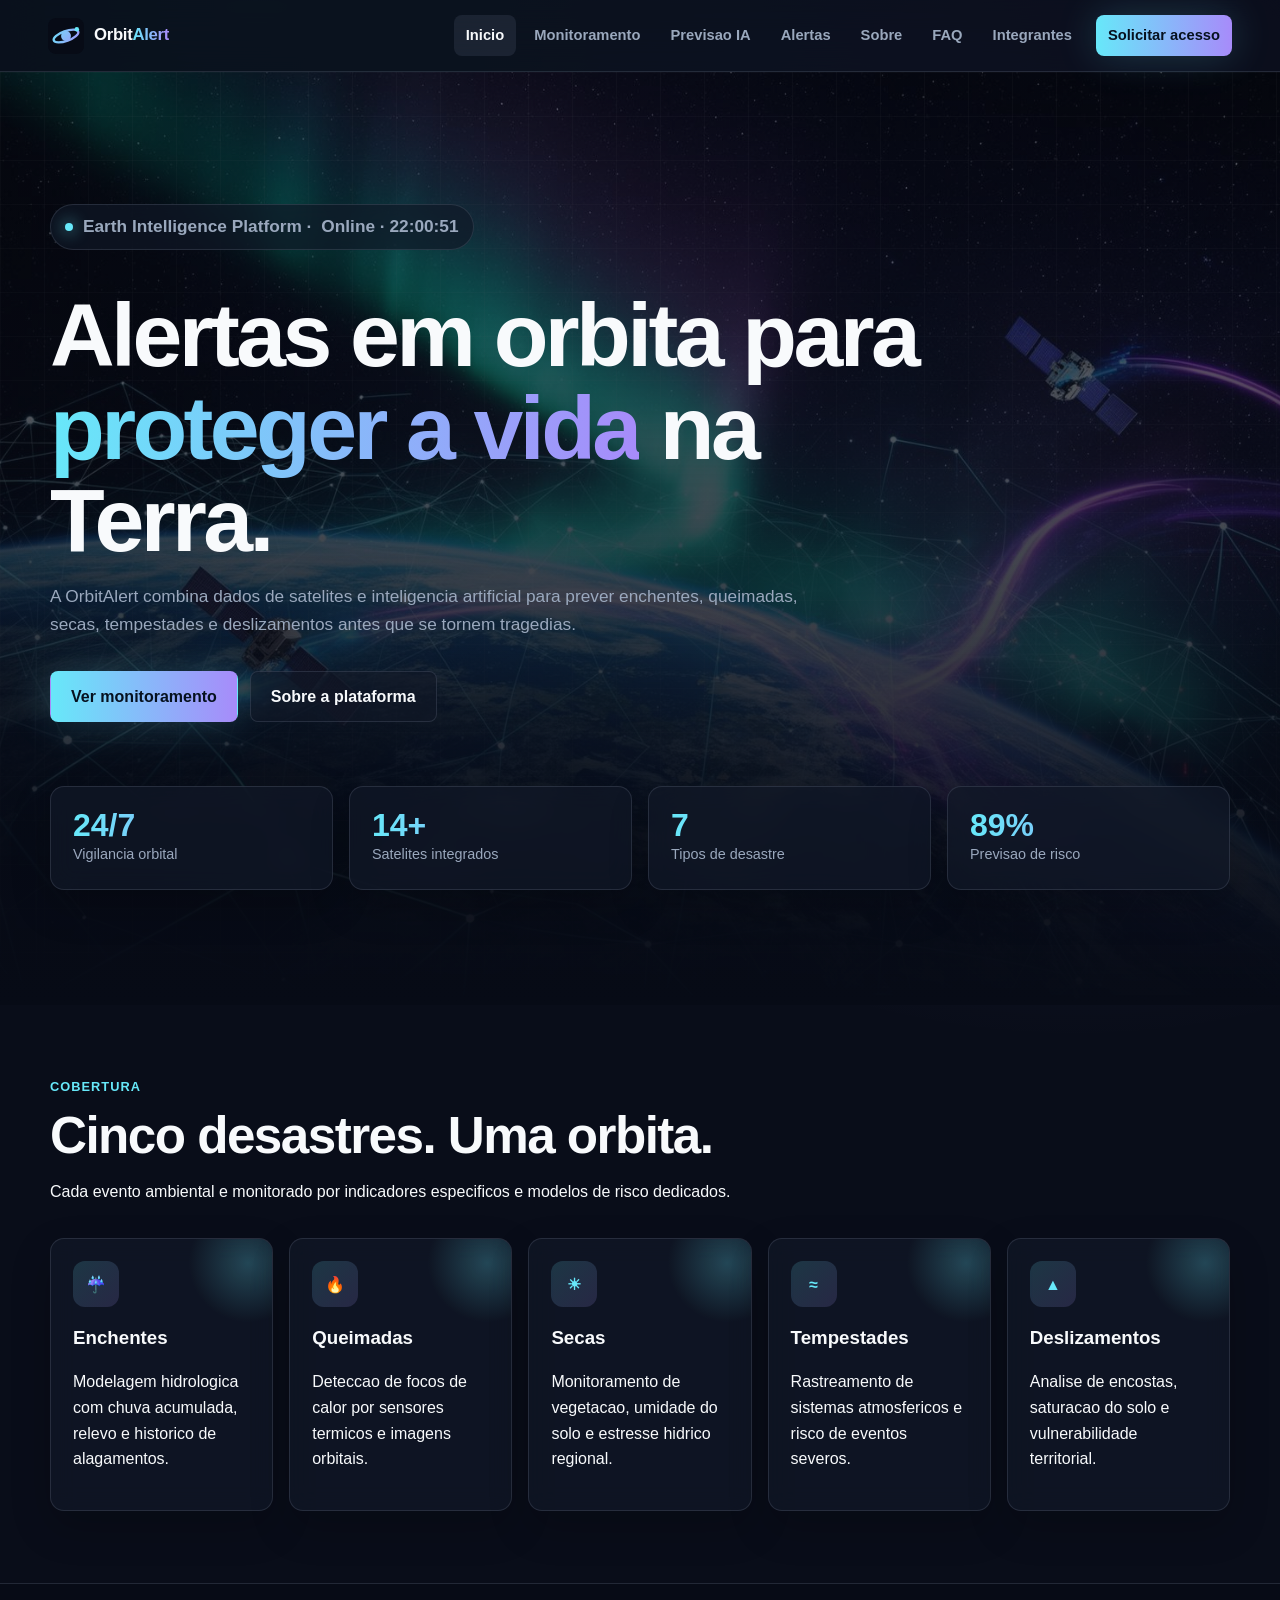
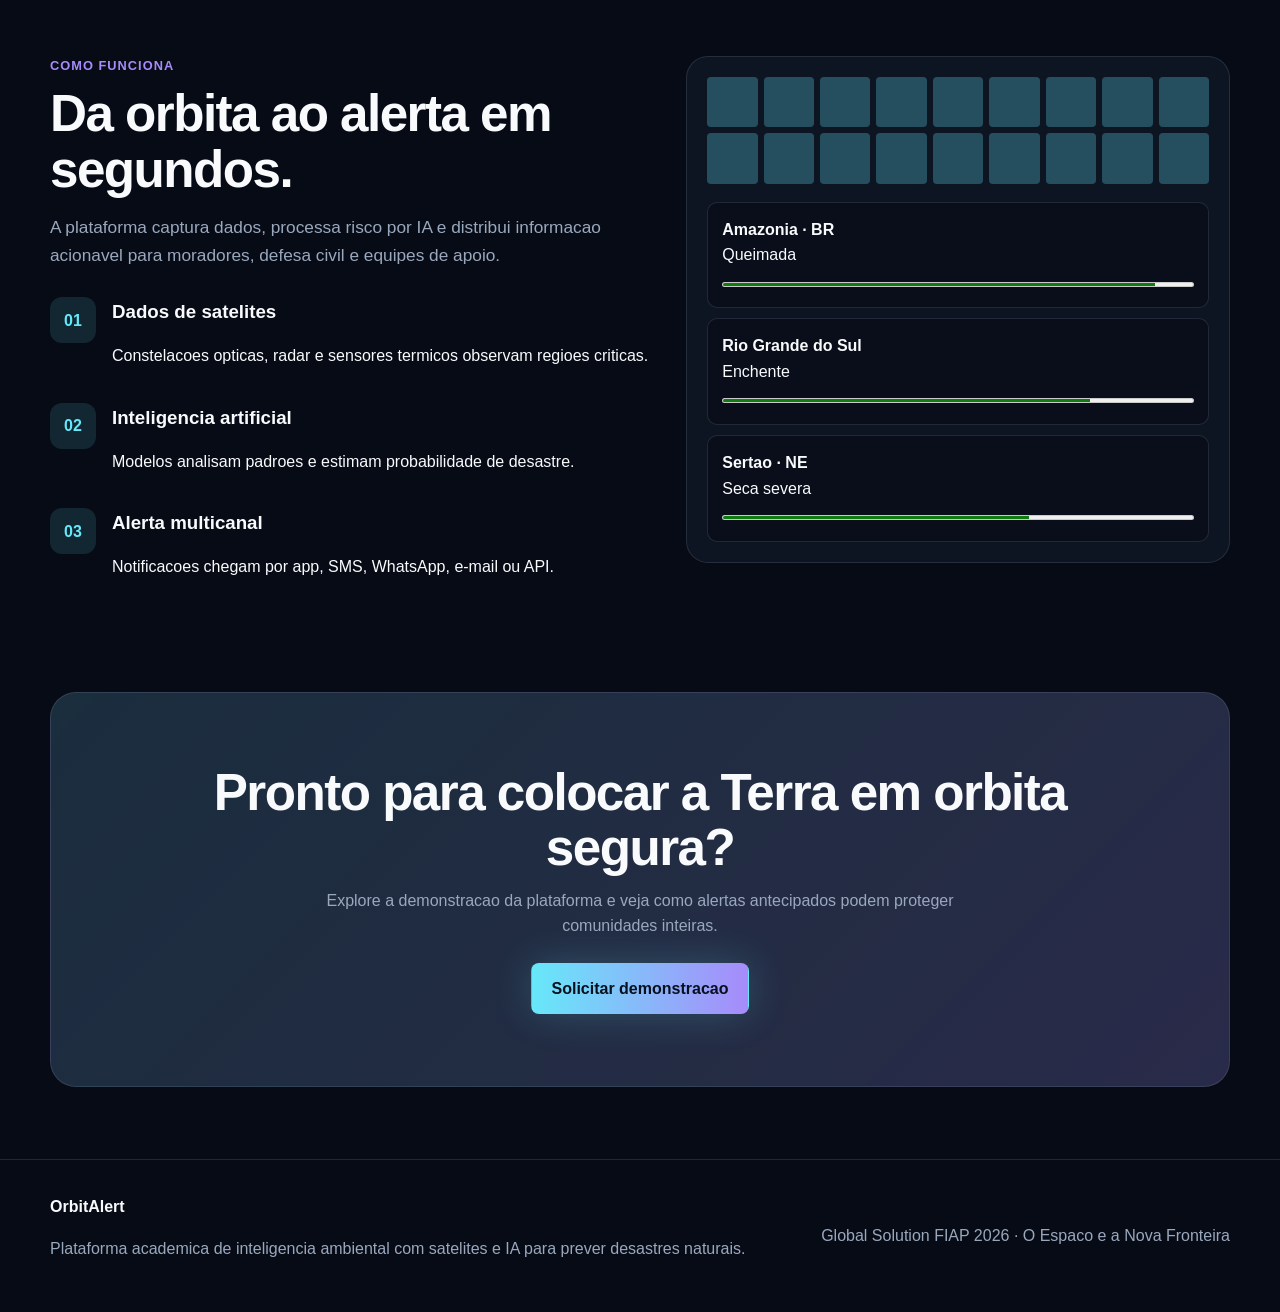
==== commit f19ad15c: "." ====
--- a/index.html
+++ b/index.html
@@ -11,116 +11,166 @@
   <header class="site-header">
     <a class="brand" href="index.html" aria-label="OrbitAlert - pagina inicial">
       <img src="assets/logo.svg" alt="" class="brand__icon">
-      <span>OrbitAlert</span>
+      <span>Orbit<span>Alert</span></span>
     </a>
     <button class="menu-toggle" type="button" aria-label="Abrir menu" aria-expanded="false">
-      <span></span>
-      <span></span>
-      <span></span>
+      <span></span><span></span><span></span>
     </button>
     <nav class="site-nav" aria-label="Menu principal">
       <a href="index.html">Inicio</a>
+      <a href="solucao-monitoramento.html">Monitoramento</a>
+      <a href="previsao.html">Previsao IA</a>
+      <a href="solucao-alertas.html">Alertas</a>
       <a href="sobre.html">Sobre</a>
-      <a href="solucao-alertas.html">Alertas</a>
-      <a href="solucao-monitoramento.html">Monitoramento</a>
       <a href="faq.html">FAQ</a>
       <a href="integrantes.html">Integrantes</a>
-      <a href="contato.html">Contato</a>
+      <a class="nav-cta" href="contato.html">Solicitar acesso</a>
     </nav>
   </header>
 
   <main>
-    <section class="hero">
-      <div class="hero__content">
-        <p class="eyebrow">Global Solution 2026</p>
-        <h1>OrbitAlert</h1>
-        <p class="hero__text">O OrbitAlert simula uma rede de monitoramento orbital capaz de identificar regioes vulneraveis, classificar o nivel de risco e orientar moradores antes que uma emergencia aconteca.</p>
+    <section class="hero hero--earth">
+      <div class="hero__overlay"></div>
+      <div class="container hero__content">
+        <p class="status-pill"><span></span> Earth Intelligence Platform · <strong id="liveClock">Online</strong></p>
+        <h1>Alertas em orbita para <span>proteger a vida</span> na Terra.</h1>
+        <p>A OrbitAlert combina dados de satelites e inteligencia artificial para prever enchentes, queimadas, secas, tempestades e deslizamentos antes que se tornem tragedias.</p>
         <div class="hero__actions">
-          <a class="button button--primary" href="solucao-alertas.html">Ver solucao</a>
-          <a class="button button--secondary" href="sobre.html">Entender projeto</a>
+          <a class="button button--primary" href="solucao-monitoramento.html">Ver monitoramento</a>
+          <a class="button button--secondary" href="sobre.html">Sobre a plataforma</a>
+        </div>
+        <div class="stats-grid">
+          <article>
+            <strong id="uptimeCounter">24/7</strong>
+            <span>Vigilancia orbital</span>
+          </article>
+          <article>
+            <strong id="satCounter">12+</strong>
+            <span>Satelites integrados</span>
+          </article>
+          <article>
+            <strong id="eventCounter">5</strong>
+            <span>Tipos de desastre</span>
+          </article>
+          <article>
+            <strong id="riskCounter">IA</strong>
+            <span>Previsao de risco</span>
+          </article>
         </div>
       </div>
-      <div class="dashboard-preview" aria-label="Resumo visual da plataforma">
-        <div class="status-card status-card--danger">
-          <span>Alerta orbital</span>
-          <strong>Risco alto</strong>
-          <small>Setor Norte - leitura recente</small>
+    </section>
+
+    <section class="section section--panel">
+      <div class="container">
+        <div class="section-heading">
+          <p class="eyebrow">Cobertura</p>
+          <h2>Cinco desastres. Uma orbita.</h2>
+          <p>Cada evento ambiental e monitorado por indicadores especificos e modelos de risco dedicados.</p>
         </div>
-        <div class="metric-grid">
-          <article>
-            <span>Alertas ativos</span>
-            <strong>24</strong>
+        <div class="disaster-grid">
+          <article class="glow-card">
+            <span class="card-icon">☔</span>
+            <h3>Enchentes</h3>
+            <p>Modelagem hidrologica com chuva acumulada, relevo e historico de alagamentos.</p>
           </article>
-          <article>
-            <span>Regioes lidas</span>
-            <strong>08</strong>
+          <article class="glow-card">
+            <span class="card-icon">🔥</span>
+            <h3>Queimadas</h3>
+            <p>Deteccao de focos de calor por sensores termicos e imagens orbitais.</p>
           </article>
-          <article>
-            <span>Rotas seguras</span>
-            <strong>12</strong>
+          <article class="glow-card">
+            <span class="card-icon">☀</span>
+            <h3>Secas</h3>
+            <p>Monitoramento de vegetacao, umidade do solo e estresse hidrico regional.</p>
           </article>
-          <article>
-            <span>Pontos de apoio</span>
-            <strong>18</strong>
+          <article class="glow-card">
+            <span class="card-icon">≈</span>
+            <h3>Tempestades</h3>
+            <p>Rastreamento de sistemas atmosfericos e risco de eventos severos.</p>
+          </article>
+          <article class="glow-card">
+            <span class="card-icon">▲</span>
+            <h3>Deslizamentos</h3>
+            <p>Analise de encostas, saturacao do solo e vulnerabilidade territorial.</p>
           </article>
         </div>
       </div>
     </section>
 
     <section class="section">
-      <div class="section__heading">
-        <p class="eyebrow">Como funciona</p>
-        <h2>Da observacao orbital ate o alerta no celular</h2>
-      </div>
-      <div class="feature-grid">
-        <article class="feature-card">
-          <img src="assets/icon-alert.svg" alt="" class="feature-card__icon">
-          <h3>Leitura orbital</h3>
-          <p>O sistema simula a analise de imagens e indicadores da regiao, como chuva, calor e concentracao de particulas.</p>
-        </article>
-        <article class="feature-card">
-          <img src="assets/icon-map.svg" alt="" class="feature-card__icon">
-          <h3>Mapa de risco</h3>
-          <p>As areas monitoradas aparecem por prioridade, facilitando a visualizacao de bairros mais vulneraveis.</p>
-        </article>
-        <article class="feature-card">
-          <img src="assets/icon-health.svg" alt="" class="feature-card__icon">
-          <h3>Acao recomendada</h3>
-          <p>Cada alerta mostra uma orientacao objetiva, uma rota segura e o tipo de cuidado necessario.</p>
-        </article>
+      <div class="container split-grid">
+        <div>
+          <p class="eyebrow eyebrow--purple">Como funciona</p>
+          <h2>Da orbita ao alerta em segundos.</h2>
+          <p class="muted">A plataforma captura dados, processa risco por IA e distribui informacao acionavel para moradores, defesa civil e equipes de apoio.</p>
+          <div class="timeline-list">
+            <article>
+              <span>01</span>
+              <div>
+                <h3>Dados de satelites</h3>
+                <p>Constelacoes opticas, radar e sensores termicos observam regioes criticas.</p>
+              </div>
+            </article>
+            <article>
+              <span>02</span>
+              <div>
+                <h3>Inteligencia artificial</h3>
+                <p>Modelos analisam padroes e estimam probabilidade de desastre.</p>
+              </div>
+            </article>
+            <article>
+              <span>03</span>
+              <div>
+                <h3>Alerta multicanal</h3>
+                <p>Notificacoes chegam por app, SMS, WhatsApp, e-mail ou API.</p>
+              </div>
+            </article>
+          </div>
+        </div>
+        <aside class="orbit-console">
+          <div class="console-grid" aria-hidden="true">
+            <span></span><span></span><span></span><span></span><span></span><span></span>
+            <span></span><span></span><span></span><span></span><span></span><span></span>
+            <span></span><span></span><span></span><span></span><span></span><span></span>
+          </div>
+          <div class="risk-list">
+            <div>
+              <strong>Amazonia · BR</strong>
+              <span>Queimada</span>
+              <meter min="0" max="100" value="92"></meter>
+            </div>
+            <div>
+              <strong>Rio Grande do Sul</strong>
+              <span>Enchente</span>
+              <meter min="0" max="100" value="78"></meter>
+            </div>
+            <div>
+              <strong>Sertao · NE</strong>
+              <span>Seca severa</span>
+              <meter min="0" max="100" value="65"></meter>
+            </div>
+          </div>
+        </aside>
       </div>
     </section>
 
-    <section class="section section--split">
-      <div>
-        <p class="eyebrow">Demonstracao</p>
-        <h2>Escolha um evento detectado e veja a resposta sugerida</h2>
-        <p>Esta area usa JavaScript para alternar conteudos e simular como o OrbitAlert transforma uma leitura orbital em uma orientacao pratica.</p>
-      </div>
-      <div class="tabs" data-tabs>
-        <div class="tabs__controls" role="tablist" aria-label="Cenarios">
-          <button class="tab-button is-active" type="button" data-tab="chuva">Solo saturado</button>
-          <button class="tab-button" type="button" data-tab="calor">Ilha de calor</button>
-          <button class="tab-button" type="button" data-tab="ar">Fumaca detectada</button>
-        </div>
-        <article class="tab-panel is-active" data-panel="chuva">
-          <h3>Acao recomendada</h3>
-          <p>Evite vias baixas, consulte rotas elevadas e acompanhe a atualizacao do setor monitorado.</p>
-        </article>
-        <article class="tab-panel" data-panel="calor">
-          <h3>Acao recomendada</h3>
-          <p>Reduza exposicao ao sol, procure pontos de apoio e priorize deslocamentos em horarios mais frescos.</p>
-        </article>
-        <article class="tab-panel" data-panel="ar">
-          <h3>Acao recomendada</h3>
-          <p>Evite atividades ao ar livre, feche janelas quando possivel e acompanhe o deslocamento da pluma de fumaca.</p>
-        </article>
+    <section class="section cta-section">
+      <div class="container cta-box">
+        <h2>Pronto para colocar a Terra em orbita segura?</h2>
+        <p>Explore a demonstracao da plataforma e veja como alertas antecipados podem proteger comunidades inteiras.</p>
+        <a class="button button--primary" href="contato.html">Solicitar demonstracao</a>
       </div>
     </section>
   </main>
 
   <footer class="site-footer">
-    <p>OrbitAlert - Projeto academico FIAP Global Solution 2026.</p>
+    <div class="container footer-grid">
+      <div>
+        <strong>OrbitAlert</strong>
+        <p>Plataforma academica de inteligencia ambiental com satelites e IA para prever desastres naturais.</p>
+      </div>
+      <p>Global Solution FIAP 2026 · O Espaco e a Nova Fronteira</p>
+    </div>
   </footer>
 </body>
 </html>
--- a/css/main.css
+++ b/css/main.css
@@ -1,32 +1,21 @@
-
-/* css\base\variables.css */
-
 :root {
-  --bg: #08111f;
-  --bg-soft: #101b2e;
-  --surface: #ffffff;
-  --surface-strong: #eef6ff;
-  --surface-dark: #14243d;
-  --text: #132033;
-  --text-light: #f7fbff;
-  --muted: #607086;
-  --muted-light: #b8c7d9;
-  --primary: #1e88e5;
-  --primary-dark: #0d47a1;
-  --orbit: #35d0ba;
-  --accent: #ffbf47;
-  --danger: #e53935;
-  --warning: #f59e0b;
-  --info: #3b82f6;
-  --border: #d7e3f0;
-  --border-dark: rgba(255, 255, 255, 0.16);
-  --shadow: 0 18px 45px rgba(2, 12, 27, 0.20);
-  --radius: 8px;
-  --container: 1120px;
-}
-
-
-/* css\base\reset.css */
+  --bg: #070b16;
+  --bg-soft: #0d1324;
+  --card: #111827;
+  --card-soft: rgba(17, 24, 39, 0.72);
+  --border: rgba(148, 163, 184, 0.18);
+  --text: #f8fafc;
+  --muted: #9aa8bd;
+  --cyan: #67e8f9;
+  --purple: #a78bfa;
+  --green: #5eead4;
+  --yellow: #fbbf24;
+  --orange: #fb923c;
+  --red: #ef4444;
+  --shadow: 0 0 40px rgba(103, 232, 249, 0.20);
+  --radius: 14px;
+  --container: 1180px;
+}
 
 * {
   box-sizing: border-box;
@@ -38,12 +27,12 @@
 
 body {
   margin: 0;
-  font-family: Arial, Helvetica, sans-serif;
   color: var(--text);
   background:
-    radial-gradient(circle at 14% 12%, rgba(53, 208, 186, 0.22), transparent 26%),
-    radial-gradient(circle at 80% 4%, rgba(30, 136, 229, 0.24), transparent 24%),
-    linear-gradient(180deg, #08111f 0%, #eef6ff 44%, #f7fbff 100%);
+    radial-gradient(circle at 20% 0%, rgba(103, 232, 249, 0.18), transparent 30%),
+    radial-gradient(circle at 84% 8%, rgba(167, 139, 250, 0.20), transparent 28%),
+    var(--bg);
+  font-family: Arial, Helvetica, sans-serif;
   line-height: 1.6;
 }
 
@@ -56,38 +45,46 @@
   color: inherit;
 }
 
-button,
-input,
-textarea {
-  font: inherit;
-}
-
-
-/* css\layout\header.css */
+.container {
+  width: min(var(--container), calc(100% - 36px));
+  margin: 0 auto;
+}
 
 .site-header {
   position: sticky;
   top: 0;
-  z-index: 20;
+  z-index: 30;
+  border-bottom: 1px solid var(--border);
+  background: rgba(7, 11, 22, 0.78);
+  backdrop-filter: blur(18px);
+}
+
+.site-header {
   display: flex;
   align-items: center;
   justify-content: space-between;
-  gap: 24px;
+  gap: 18px;
   min-height: 72px;
   padding: 14px clamp(18px, 4vw, 48px);
-  background: rgba(8, 17, 31, 0.92);
-  border-bottom: 1px solid var(--border-dark);
-  backdrop-filter: blur(14px);
 }
 
 .brand {
   display: inline-flex;
   align-items: center;
   gap: 10px;
-  color: var(--text-light);
-  font-size: 1.1rem;
+  font-size: 1.05rem;
   font-weight: 800;
   text-decoration: none;
+  letter-spacing: -0.02em;
+}
+
+.brand span span,
+.text-gradient,
+.hero h1 span {
+  background: linear-gradient(90deg, var(--cyan), var(--purple));
+  -webkit-background-clip: text;
+  background-clip: text;
+  color: transparent;
 }
 
 .brand__icon {
@@ -103,26 +100,34 @@
 
 .site-nav a {
   padding: 9px 12px;
-  border-radius: var(--radius);
-  color: var(--muted-light);
-  font-size: 0.95rem;
+  border-radius: 8px;
+  color: var(--muted);
+  font-size: 0.92rem;
   font-weight: 700;
   text-decoration: none;
+  transition: color 0.2s ease, background 0.2s ease;
 }
 
 .site-nav a:hover,
 .site-nav a.is-active {
-  color: var(--text-light);
-  background: rgba(53, 208, 186, 0.18);
+  color: var(--text);
+  background: rgba(148, 163, 184, 0.12);
+}
+
+.site-nav .nav-cta {
+  margin-left: 6px;
+  color: #06111f;
+  background: linear-gradient(90deg, var(--cyan), var(--purple));
+  box-shadow: var(--shadow);
 }
 
 .menu-toggle {
   display: none;
   width: 44px;
   height: 44px;
-  border: 1px solid var(--border-dark);
-  border-radius: var(--radius);
-  background: rgba(255, 255, 255, 0.08);
+  border: 1px solid var(--border);
+  border-radius: 8px;
+  background: rgba(255, 255, 255, 0.06);
   cursor: pointer;
 }
 
@@ -131,504 +136,414 @@
   width: 20px;
   height: 2px;
   margin: 5px auto;
-  background: var(--text-light);
-}
-
-
-/* css\layout\sections.css */
-
-.hero,
-.page-hero,
-.section {
-  width: min(var(--container), calc(100% - 36px));
-  margin: 0 auto;
+  background: var(--text);
 }
 
 .hero {
-  display: grid;
-  grid-template-columns: minmax(0, 1.05fr) minmax(320px, 0.95fr);
+  position: relative;
+  min-height: calc(100vh - 72px);
+  overflow: hidden;
+}
+
+.hero--earth {
+  background: url("../assets/hero-earth.jpg") center / cover no-repeat;
+}
+
+.hero__overlay {
+  position: absolute;
+  inset: 0;
+  background:
+    linear-gradient(180deg, rgba(7, 11, 22, 0.55), rgba(7, 11, 22, 0.80) 62%, var(--bg)),
+    linear-gradient(rgba(255, 255, 255, 0.05) 1px, transparent 1px),
+    linear-gradient(90deg, rgba(255, 255, 255, 0.05) 1px, transparent 1px);
+  background-size: auto, 44px 44px, 44px 44px;
+}
+
+.hero__content {
+  position: relative;
+  z-index: 1;
+  padding: clamp(72px, 9vw, 130px) 0;
+}
+
+.status-pill {
+  display: inline-flex;
   align-items: center;
-  gap: clamp(28px, 6vw, 72px);
-  min-height: calc(100vh - 72px);
-  padding: 48px 0;
-  color: var(--text-light);
+  gap: 10px;
+  padding: 8px 14px;
+  border: 1px solid var(--border);
+  border-radius: 999px;
+  color: var(--muted);
+  background: rgba(17, 24, 39, 0.68);
+  backdrop-filter: blur(12px);
+  font-size: 0.82rem;
+  font-weight: 700;
+}
+
+.status-pill span {
+  width: 8px;
+  height: 8px;
+  border-radius: 50%;
+  background: var(--cyan);
+  box-shadow: 0 0 16px var(--cyan);
 }
 
 .hero h1,
 .page-hero h1 {
-  max-width: 820px;
-  margin: 0;
-  font-size: clamp(2.4rem, 5vw, 4.8rem);
-  line-height: 1;
-}
-
-.hero__text {
-  max-width: 700px;
-  color: var(--muted-light);
-  font-size: 1.12rem;
-}
-
-.page-hero {
-  padding: 70px 0 32px;
-  color: var(--text-light);
-}
-
-.page-hero p {
+  max-width: 900px;
+  margin: 22px 0 0;
+  font-size: clamp(2.6rem, 7vw, 5.8rem);
+  line-height: 1.03;
+  letter-spacing: -0.04em;
+}
+
+.hero p,
+.page-hero p,
+.muted {
   max-width: 760px;
-  color: var(--muted-light);
-  font-size: 1.12rem;
+  color: var(--muted);
+  font-size: 1.08rem;
 }
 
 .hero__actions {
   display: flex;
   flex-wrap: wrap;
   gap: 12px;
-  margin-top: 28px;
-}
-
-.eyebrow {
-  margin: 0 0 12px;
-  color: var(--orbit);
-  font-size: 0.78rem;
-  font-weight: 800;
-  letter-spacing: 0;
-  text-transform: uppercase;
-}
-
-.section {
-  padding: 56px 0;
-}
-
-.section__heading {
-  max-width: 720px;
-  margin-bottom: 26px;
-}
-
-.section__heading h2,
-.section--split h2 {
-  margin: 0;
-  font-size: clamp(1.8rem, 3vw, 2.6rem);
-  line-height: 1.1;
-}
-
-.section--split,
-.contact-layout,
-.monitor-layout {
-  display: grid;
-  grid-template-columns: minmax(0, 0.9fr) minmax(0, 1.1fr);
-  gap: 24px;
-  align-items: start;
-}
-
-.site-footer {
-  padding: 26px 18px;
-  color: var(--text-light);
-  background: var(--bg);
-  text-align: center;
-}
-
-.site-footer p {
-  margin: 0;
-}
-
-
-/* css\components\buttons.css */
+  margin-top: 32px;
+}
 
 .button {
   display: inline-flex;
   align-items: center;
   justify-content: center;
-  min-height: 44px;
-  padding: 11px 18px;
+  min-height: 46px;
+  padding: 12px 20px;
   border: 1px solid transparent;
-  border-radius: var(--radius);
+  border-radius: 8px;
   font-weight: 800;
   text-decoration: none;
   cursor: pointer;
 }
 
 .button--primary {
-  background: var(--orbit);
   color: #06111f;
-}
-
-.button--primary:hover {
-  background: #67ead8;
+  background: linear-gradient(90deg, var(--cyan), var(--purple));
+  box-shadow: var(--shadow);
 }
 
 .button--secondary {
-  background: rgba(255, 255, 255, 0.08);
-  color: var(--text-light);
-  border-color: var(--border-dark);
-}
-
-
-/* css\components\cards.css */
-
-.dashboard-preview {
+  border-color: var(--border);
+  color: var(--text);
+  background: rgba(17, 24, 39, 0.60);
+}
+
+.stats-grid,
+.metric-row,
+.disaster-grid,
+.channel-grid,
+.team-grid,
+.severity-grid {
+  display: grid;
+  gap: 16px;
+}
+
+.stats-grid {
+  grid-template-columns: repeat(4, minmax(0, 1fr));
+  margin-top: 64px;
+}
+
+.stats-grid article,
+.metric-row article,
+.glow-card,
+.member-card,
+.severity-box,
+.contact-form,
+.prediction-panel {
+  border: 1px solid var(--border);
+  border-radius: var(--radius);
+  background: var(--card-soft);
+  box-shadow: 0 16px 40px rgba(0, 0, 0, 0.20);
+  backdrop-filter: blur(12px);
+}
+
+.stats-grid article,
+.metric-row article,
+.glow-card,
+.member-card,
+.severity-box,
+.contact-form,
+.prediction-panel {
   padding: 22px;
-  border: 1px solid var(--border-dark);
-  border-radius: var(--radius);
-  background: rgba(20, 36, 61, 0.78);
-  box-shadow: var(--shadow);
-}
-
-.status-card {
-  padding: 22px;
-  border-radius: var(--radius);
-  color: var(--text-light);
-  background:
-    linear-gradient(135deg, rgba(229, 57, 53, 0.96), rgba(245, 158, 11, 0.90)),
-    var(--danger);
-}
-
-.status-card span,
-.status-card small {
+}
+
+.stats-grid strong,
+.metric-row strong {
   display: block;
-}
-
-.status-card strong {
+  font-size: 2rem;
+  line-height: 1;
+  background: linear-gradient(90deg, var(--cyan), var(--purple));
+  -webkit-background-clip: text;
+  background-clip: text;
+  color: transparent;
+}
+
+.stats-grid span,
+.metric-row p {
+  color: var(--muted);
+  font-size: 0.9rem;
+}
+
+.section,
+.page-hero {
+  padding: 72px 0;
+}
+
+.page-hero,
+.section--panel {
+  border-bottom: 1px solid var(--border);
+  background: rgba(17, 24, 39, 0.18);
+}
+
+.section-heading {
+  max-width: 760px;
+  margin-bottom: 34px;
+}
+
+.eyebrow {
+  margin: 0 0 10px;
+  color: var(--cyan);
+  font-size: 0.8rem;
+  font-weight: 900;
+  letter-spacing: 0.08em;
+  text-transform: uppercase;
+}
+
+.eyebrow--purple {
+  color: var(--purple);
+}
+
+h2 {
+  margin: 0 0 12px;
+  font-size: clamp(2rem, 4vw, 3.4rem);
+  line-height: 1.08;
+  letter-spacing: -0.03em;
+}
+
+h3 {
+  margin: 0 0 8px;
+}
+
+.disaster-grid {
+  grid-template-columns: repeat(5, minmax(0, 1fr));
+}
+
+.channel-grid {
+  grid-template-columns: repeat(2, minmax(0, 1fr));
+}
+
+.glow-card {
+  position: relative;
+  overflow: hidden;
+}
+
+.glow-card::before {
+  position: absolute;
+  top: -36px;
+  right: -36px;
+  width: 120px;
+  height: 120px;
+  border-radius: 50%;
+  background: radial-gradient(circle, rgba(103, 232, 249, 0.24), transparent 70%);
+  content: "";
+}
+
+.card-icon {
+  display: inline-flex;
+  align-items: center;
+  justify-content: center;
+  width: 46px;
+  height: 46px;
+  margin-bottom: 16px;
+  border-radius: 12px;
+  color: var(--cyan);
+  background: linear-gradient(135deg, rgba(103, 232, 249, 0.16), rgba(167, 139, 250, 0.16));
+  font-weight: 900;
+}
+
+.split-grid,
+.monitor-grid,
+.contact-layout {
+  display: grid;
+  grid-template-columns: minmax(0, 1fr) minmax(340px, 0.9fr);
+  gap: 32px;
+  align-items: start;
+}
+
+.timeline-list {
+  display: grid;
+  gap: 18px;
+  margin-top: 28px;
+}
+
+.timeline-list article {
+  display: flex;
+  gap: 16px;
+}
+
+.timeline-list span {
+  display: grid;
+  place-items: center;
+  width: 46px;
+  height: 46px;
+  flex: 0 0 auto;
+  border-radius: 12px;
+  color: var(--cyan);
+  background: rgba(103, 232, 249, 0.12);
+  font-weight: 900;
+}
+
+.orbit-console {
+  padding: 20px;
+  border: 1px solid var(--border);
+  border-radius: 22px;
+  background: rgba(17, 24, 39, 0.76);
+}
+
+.console-grid {
+  display: grid;
+  grid-template-columns: repeat(9, 1fr);
+  gap: 6px;
+}
+
+.console-grid span {
+  aspect-ratio: 1;
+  border-radius: 4px;
+  background: rgba(103, 232, 249, 0.28);
+}
+
+.risk-list {
+  display: grid;
+  gap: 10px;
+  margin-top: 18px;
+}
+
+.risk-list div,
+.alert-card {
+  padding: 14px;
+  border: 1px solid var(--border);
+  border-radius: 10px;
+  background: rgba(7, 11, 22, 0.58);
+}
+
+.risk-list strong,
+.risk-list span {
   display: block;
-  margin: 4px 0;
-  font-size: 2rem;
-}
-
-.metric-grid,
-.feature-grid,
-.team-grid {
-  display: grid;
-  gap: 18px;
-}
-
-.metric-grid {
-  grid-template-columns: repeat(2, 1fr);
+}
+
+meter {
+  width: 100%;
+  height: 10px;
+  margin-top: 10px;
+}
+
+.map-image {
+  position: relative;
+  margin-top: 18px;
+  overflow: hidden;
+  border: 1px solid var(--border);
+  border-radius: 18px;
+}
+
+.map-alert {
+  position: absolute;
+  width: 14px;
+  height: 14px;
+  border-radius: 50%;
+  background: var(--red);
+  box-shadow: 0 0 26px var(--red);
+  animation: pulse 1.8s infinite;
+}
+
+.map-alert--one { top: 42%; left: 30%; }
+.map-alert--two { top: 55%; left: 32%; }
+.map-alert--three { top: 48%; left: 52%; }
+.map-alert--four { top: 38%; left: 78%; }
+
+@keyframes pulse {
+  0%, 100% { transform: scale(1); opacity: 1; }
+  50% { transform: scale(1.45); opacity: 0.55; }
+}
+
+.alert-stack {
+  display: grid;
   gap: 12px;
+  margin-top: 18px;
+}
+
+.alert-card {
+  width: 100%;
+  color: var(--text);
+  text-align: left;
+  cursor: pointer;
+}
+
+.alert-card div {
+  display: flex;
+  justify-content: space-between;
+  gap: 12px;
+}
+
+.alert-card span,
+.alert-card p {
+  color: var(--muted);
+}
+
+.severity-box {
+  margin-top: 32px;
+}
+
+.severity-grid {
+  grid-template-columns: repeat(4, minmax(0, 1fr));
+  margin-top: 18px;
+}
+
+.severity-grid article {
+  padding: 18px;
+  border: 1px solid var(--border);
+  border-radius: 12px;
+  background: rgba(7, 11, 22, 0.48);
+}
+
+.dot {
+  display: inline-block;
+  width: 12px;
+  height: 12px;
+  border-radius: 50%;
+}
+
+.dot--green { background: var(--green); box-shadow: 0 0 16px var(--green); }
+.dot--yellow { background: var(--yellow); box-shadow: 0 0 16px var(--yellow); }
+.dot--orange { background: var(--orange); box-shadow: 0 0 16px var(--orange); }
+.dot--red { background: var(--red); box-shadow: 0 0 16px var(--red); }
+
+.steps {
+  display: grid;
+  gap: 12px;
+  padding-left: 20px;
+}
+
+.faq-list {
+  max-width: 820px;
+}
+
+.faq-item {
+  overflow: hidden;
+  border: 1px solid var(--border);
+  border-radius: 14px;
+  background: var(--card-soft);
+}
+
+.faq-item + .faq-item {
   margin-top: 12px;
-}
-
-.feature-grid,
-.team-grid {
-  grid-template-columns: repeat(3, minmax(0, 1fr));
-}
-
-.metric-grid article,
-.feature-card,
-.member-card,
-.contact-form,
-.contact-aside,
-.tab-panel,
-.faq-item,
-.alert-item,
-.data-row {
-  border: 1px solid var(--border);
-  border-radius: var(--radius);
-  background: var(--surface);
-  box-shadow: 0 10px 26px rgba(2, 12, 27, 0.08);
-}
-
-.metric-grid article {
-  padding: 18px;
-  background: rgba(255, 255, 255, 0.92);
-}
-
-.feature-card,
-.member-card,
-.contact-aside,
-.tab-panel,
-.data-row {
-  padding: 22px;
-}
-
-.feature-card__icon {
-  width: 42px;
-  height: 42px;
-  margin-bottom: 12px;
-}
-
-.feature-card h3,
-.member-card h2,
-.alert-item h2,
-.contact-aside h2,
-.tab-panel h3 {
-  margin: 0 0 8px;
-}
-
-.metric-grid span,
-.data-row span {
-  color: var(--muted);
-  font-size: 0.92rem;
-}
-
-.metric-grid strong,
-.data-row strong {
-  display: block;
-  font-size: 1.8rem;
-  line-height: 1.1;
-}
-
-.alert-list {
-  display: grid;
-  gap: 16px;
-}
-
-.alert-item {
-  display: flex;
-  align-items: center;
-  justify-content: space-between;
-  gap: 18px;
-  padding: 20px;
-}
-
-.badge {
-  display: inline-flex;
-  margin-bottom: 10px;
-  padding: 4px 10px;
-  border-radius: 999px;
-  color: #ffffff;
-  font-size: 0.8rem;
-  font-weight: 800;
-}
-
-.badge--critical {
-  background: var(--danger);
-}
-
-.badge--warning {
-  background: var(--warning);
-}
-
-.badge--info {
-  background: var(--info);
-}
-
-.member-card img {
-  width: 112px;
-  height: 112px;
-  margin-bottom: 16px;
-  border: 4px solid var(--surface-strong);
-  border-radius: 50%;
-}
-
-.member-links {
-  display: flex;
-  flex-wrap: wrap;
-  gap: 10px;
-}
-
-.member-links a {
-  color: var(--primary-dark);
-  font-weight: 800;
-}
-
-
-/* css\components\forms.css */
-
-.contact-form {
-  display: grid;
-  gap: 16px;
-  padding: 22px;
-}
-
-.form-field {
-  display: grid;
-  gap: 6px;
-}
-
-label {
-  font-weight: 800;
-}
-
-input,
-textarea {
-  width: 100%;
-  padding: 12px 14px;
-  border: 1px solid var(--border);
-  border-radius: var(--radius);
-  color: var(--text);
-  background: #ffffff;
-}
-
-input:focus,
-textarea:focus {
-  outline: 3px solid rgba(53, 208, 186, 0.24);
-  border-color: var(--orbit);
-}
-
-.error-message {
-  min-height: 18px;
-  color: var(--danger);
-  font-weight: 700;
-}
-
-.form-status {
-  margin: 0;
-  color: var(--primary-dark);
-  font-weight: 800;
-}
-
-
-/* css\components\modal.css */
-
-.modal {
-  position: fixed;
-  inset: 0;
-  z-index: 40;
-  display: none;
-  place-items: center;
-  padding: 20px;
-  background: rgba(2, 12, 27, 0.68);
-}
-
-.modal.is-open {
-  display: grid;
-}
-
-.modal__box {
-  width: min(520px, 100%);
-  padding: 28px;
-  border-radius: var(--radius);
-  background: var(--surface);
-  box-shadow: var(--shadow);
-}
-
-.modal__close {
-  float: right;
-  width: 38px;
-  height: 38px;
-  border: 1px solid var(--border);
-  border-radius: var(--radius);
-  background: var(--surface-strong);
-  font-size: 1.5rem;
-  cursor: pointer;
-}
-
-
-/* css\pages\orbit.css */
-
-.tabs__controls {
-  display: flex;
-  gap: 8px;
-  margin-bottom: 10px;
-  overflow-x: auto;
-}
-
-.tab-button {
-  min-height: 42px;
-  padding: 9px 14px;
-  border: 1px solid var(--border);
-  border-radius: var(--radius);
-  background: var(--surface);
-  color: var(--muted);
-  font-weight: 800;
-  cursor: pointer;
-  white-space: nowrap;
-}
-
-.tab-button.is-active {
-  background: var(--primary);
-  color: #ffffff;
-  border-color: var(--primary);
-}
-
-.tab-panel {
-  display: none;
-}
-
-.tab-panel.is-active {
-  display: block;
-}
-
-.map-panel {
-  position: relative;
-  min-height: 420px;
-  border: 1px solid var(--border-dark);
-  border-radius: var(--radius);
-  overflow: hidden;
-  background:
-    radial-gradient(circle at 25% 30%, rgba(229, 57, 53, 0.20), transparent 12%),
-    radial-gradient(circle at 60% 45%, rgba(245, 158, 11, 0.20), transparent 12%),
-    linear-gradient(90deg, rgba(255, 255, 255, 0.08) 1px, transparent 1px),
-    linear-gradient(rgba(255, 255, 255, 0.08) 1px, transparent 1px),
-    #13243d;
-  background-size: auto, auto, 48px 48px, 48px 48px, auto;
-}
-
-.map-panel::before {
-  position: absolute;
-  inset: 12%;
-  border: 2px solid rgba(53, 208, 186, 0.55);
-  border-radius: 50%;
-  content: "";
-}
-
-.map-panel__label {
-  position: absolute;
-  left: 20px;
-  bottom: 20px;
-  padding: 10px 14px;
-  border-radius: var(--radius);
-  color: var(--text-light);
-  background: rgba(8, 17, 31, 0.84);
-  font-weight: 800;
-}
-
-.map-dot {
-  position: absolute;
-  width: 26px;
-  height: 26px;
-  border: 5px solid #ffffff;
-  border-radius: 50%;
-  background: var(--danger);
-  box-shadow: 0 0 0 12px rgba(229, 57, 53, 0.18);
-}
-
-.map-dot--one {
-  left: 28%;
-  top: 30%;
-}
-
-.map-dot--two {
-  left: 62%;
-  top: 45%;
-  background: var(--warning);
-  box-shadow: 0 0 0 12px rgba(245, 158, 11, 0.18);
-}
-
-.map-dot--three {
-  left: 48%;
-  top: 68%;
-  background: var(--info);
-  box-shadow: 0 0 0 12px rgba(59, 130, 246, 0.18);
-}
-
-.monitor-stack {
-  display: grid;
-  gap: 14px;
-}
-
-.progress {
-  height: 10px;
-  margin-top: 14px;
-  border-radius: 999px;
-  overflow: hidden;
-  background: var(--surface-strong);
-}
-
-.progress span {
-  display: block;
-  height: 100%;
-  background: linear-gradient(90deg, var(--primary), var(--orbit));
-}
-
-.steps {
-  display: grid;
-  gap: 12px;
-  padding-left: 22px;
-}
-
-.faq-list {
-  display: grid;
-  gap: 12px;
 }
 
 .faq-question {
@@ -652,10 +567,241 @@
   display: block;
 }
 
-
-/* css\utilities\responsive.css */
-
-@media (max-width: 900px) {
+.contact-form,
+.prediction-panel {
+  display: grid;
+  gap: 16px;
+}
+
+.form-field,
+.risk-form {
+  display: grid;
+  gap: 8px;
+}
+
+label {
+  font-weight: 800;
+}
+
+input,
+textarea,
+select {
+  width: 100%;
+  padding: 13px 14px;
+  border: 1px solid var(--border);
+  border-radius: 10px;
+  color: var(--text);
+  background: rgba(7, 11, 22, 0.78);
+}
+
+input:focus,
+textarea:focus,
+select:focus {
+  outline: 3px solid rgba(103, 232, 249, 0.20);
+  border-color: var(--cyan);
+}
+
+.error-message {
+  min-height: 18px;
+  color: var(--red);
+  font-weight: 700;
+}
+
+.form-status,
+.prediction-result {
+  margin: 0;
+  color: var(--cyan);
+  font-weight: 800;
+}
+
+.live-note,
+.data-source {
+  margin-top: 18px;
+  color: var(--muted);
+  font-size: 0.92rem;
+}
+
+.live-weather-grid,
+.forecast-table {
+  display: grid;
+  grid-template-columns: repeat(3, minmax(0, 1fr));
+  gap: 16px;
+}
+
+.live-card {
+  position: relative;
+  overflow: hidden;
+  padding: 20px;
+  border: 1px solid var(--border);
+  border-radius: var(--radius);
+  background: var(--card-soft);
+  box-shadow: 0 16px 40px rgba(0, 0, 0, 0.20);
+}
+
+.live-card::before {
+  position: absolute;
+  top: -46px;
+  right: -42px;
+  width: 130px;
+  height: 130px;
+  border-radius: 50%;
+  background: radial-gradient(circle, rgba(103, 232, 249, 0.18), transparent 70%);
+  content: "";
+}
+
+.live-card__top {
+  display: flex;
+  justify-content: space-between;
+  gap: 12px;
+  position: relative;
+}
+
+.live-card strong {
+  display: block;
+  font-size: 1.1rem;
+}
+
+.live-card small,
+.live-card p {
+  color: var(--muted);
+}
+
+.live-risk {
+  display: inline-flex;
+  align-items: center;
+  justify-content: center;
+  min-width: 58px;
+  height: 34px;
+  border-radius: 999px;
+  color: #06111f;
+  background: linear-gradient(90deg, var(--cyan), var(--purple));
+  font-weight: 900;
+}
+
+.live-metrics {
+  display: grid;
+  grid-template-columns: repeat(2, minmax(0, 1fr));
+  gap: 10px;
+  margin-top: 16px;
+}
+
+.live-metrics span {
+  padding: 10px;
+  border: 1px solid var(--border);
+  border-radius: 10px;
+  background: rgba(7, 11, 22, 0.48);
+  color: var(--muted);
+  font-size: 0.85rem;
+}
+
+.live-metrics b {
+  display: block;
+  color: var(--text);
+  font-size: 1rem;
+}
+
+.risk-low { color: var(--green); }
+.risk-medium { color: var(--yellow); }
+.risk-high { color: var(--orange); }
+.risk-critical { color: var(--red); }
+
+.team-grid {
+  grid-template-columns: repeat(3, minmax(0, 1fr));
+}
+
+.member-card img {
+  width: 112px;
+  height: 112px;
+  margin-bottom: 16px;
+  border: 3px solid var(--border);
+  border-radius: 50%;
+}
+
+.member-links {
+  display: flex;
+  flex-wrap: wrap;
+  gap: 10px;
+}
+
+.member-links a {
+  color: var(--cyan);
+  font-weight: 800;
+}
+
+.modal {
+  position: fixed;
+  inset: 0;
+  z-index: 50;
+  display: none;
+  place-items: center;
+  padding: 20px;
+  background: rgba(0, 0, 0, 0.70);
+}
+
+.modal.is-open {
+  display: grid;
+}
+
+.modal__box {
+  width: min(520px, 100%);
+  padding: 28px;
+  border: 1px solid var(--border);
+  border-radius: 16px;
+  background: var(--card);
+  box-shadow: var(--shadow);
+}
+
+.modal__close {
+  float: right;
+  width: 38px;
+  height: 38px;
+  border: 1px solid var(--border);
+  border-radius: 8px;
+  color: var(--text);
+  background: rgba(255, 255, 255, 0.08);
+  font-size: 1.5rem;
+  cursor: pointer;
+}
+
+.cta-section {
+  padding-top: 24px;
+}
+
+.cta-box {
+  padding: clamp(32px, 7vw, 72px);
+  border: 1px solid var(--border);
+  border-radius: 26px;
+  background:
+    linear-gradient(135deg, rgba(103, 232, 249, 0.10), rgba(167, 139, 250, 0.16)),
+    var(--card);
+  text-align: center;
+}
+
+.cta-box p {
+  max-width: 680px;
+  margin: 0 auto 24px;
+  color: var(--muted);
+}
+
+.site-footer {
+  border-top: 1px solid var(--border);
+  background: var(--bg);
+}
+
+.footer-grid {
+  display: flex;
+  align-items: center;
+  justify-content: space-between;
+  gap: 24px;
+  padding: 34px 0;
+  color: var(--muted);
+}
+
+.footer-grid strong {
+  color: var(--text);
+}
+
+@media (max-width: 980px) {
   .menu-toggle {
     display: inline-block;
   }
@@ -668,63 +814,64 @@
     display: none;
     flex-direction: column;
     align-items: stretch;
-    padding: 12px 18px 18px;
-    background: var(--bg);
-    border-bottom: 1px solid var(--border-dark);
+    padding: 14px 18px 18px;
+    background: rgba(7, 11, 22, 0.98);
+    border-bottom: 1px solid var(--border);
   }
 
   .site-nav.is-open {
     display: flex;
   }
 
-  .site-nav a {
-    padding: 12px;
-  }
-
-  .hero,
-  .section--split,
-  .contact-layout,
-  .monitor-layout {
+  .site-nav .nav-cta {
+    margin-left: 0;
+  }
+
+  .stats-grid,
+  .metric-row,
+  .disaster-grid,
+  .channel-grid,
+  .severity-grid,
+  .live-weather-grid,
+  .forecast-table,
+  .team-grid,
+  .split-grid,
+  .monitor-grid,
+  .contact-layout {
+    grid-template-columns: 1fr 1fr;
+  }
+}
+
+@media (max-width: 620px) {
+  .container {
+    width: min(100% - 28px, var(--container));
+  }
+
+  .hero h1,
+  .page-hero h1 {
+    font-size: 2.5rem;
+  }
+
+  .stats-grid,
+  .metric-row,
+  .disaster-grid,
+  .channel-grid,
+  .severity-grid,
+  .live-weather-grid,
+  .forecast-table,
+  .team-grid,
+  .split-grid,
+  .monitor-grid,
+  .contact-layout {
     grid-template-columns: 1fr;
-  }
-
-  .hero {
-    min-height: auto;
-  }
-
-  .feature-grid,
-  .team-grid {
-    grid-template-columns: repeat(2, minmax(0, 1fr));
-  }
-}
-
-@media (max-width: 560px) {
-  .site-header {
-    padding-inline: 16px;
-  }
-
-  .hero,
-  .page-hero,
-  .section {
-    width: min(100% - 28px, var(--container));
-  }
-
-  .feature-grid,
-  .team-grid,
-  .metric-grid {
-    grid-template-columns: 1fr;
-  }
-
-  .alert-item {
-    align-items: stretch;
-    flex-direction: column;
   }
 
   .button {
     width: 100%;
   }
 
-  .map-panel {
-    min-height: 320px;
-  }
-}
+  .footer-grid {
+    align-items: flex-start;
+    flex-direction: column;
+  }
+}
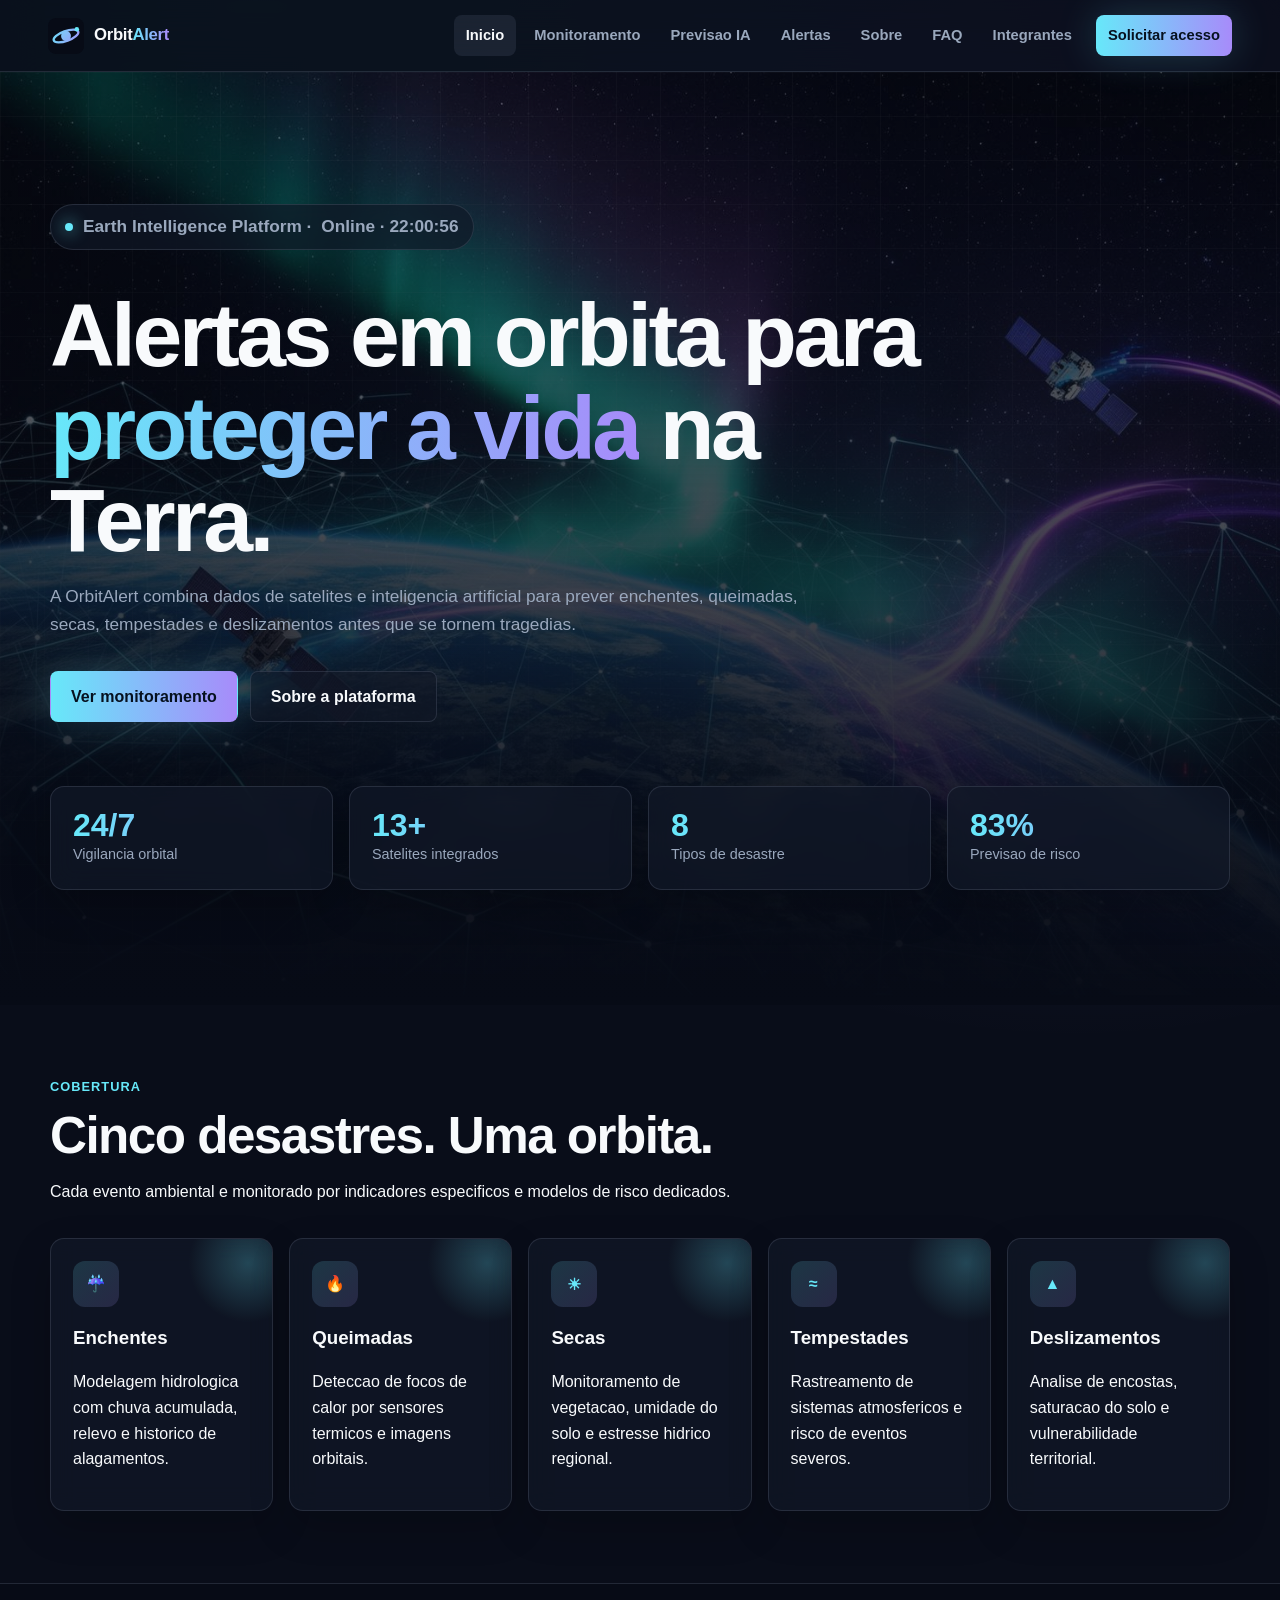
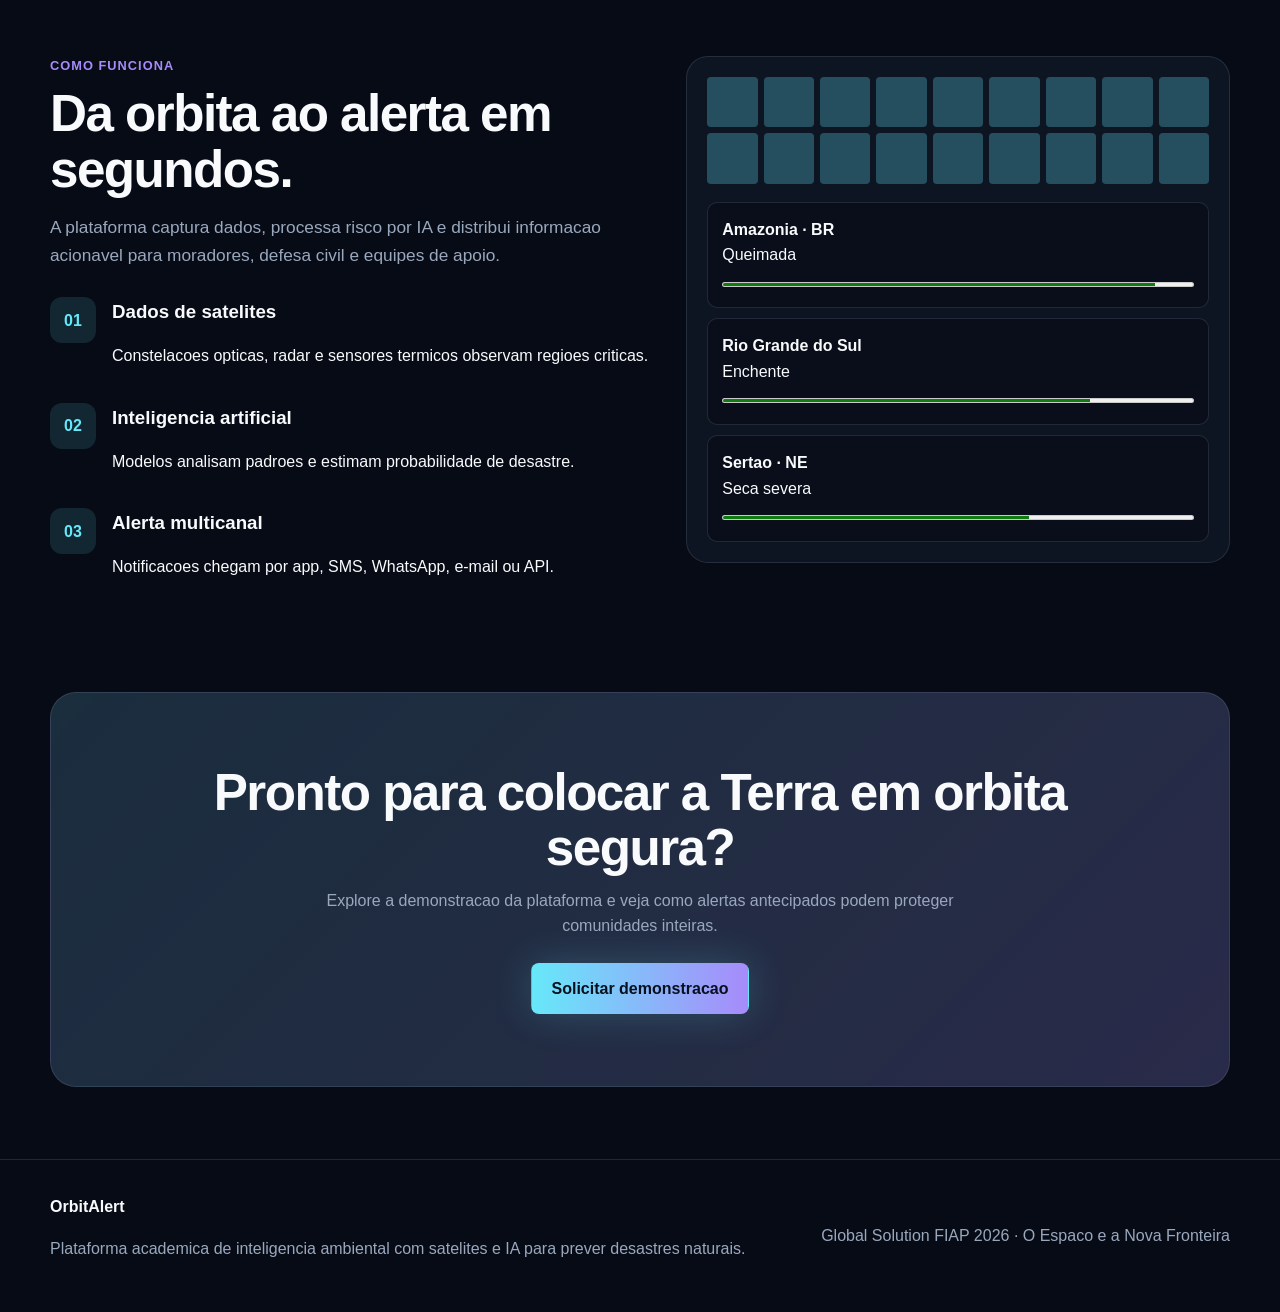
==== commit 068f262a: "...." ====
--- a/index.html
+++ b/index.html
@@ -5,6 +5,12 @@
   <meta name="viewport" content="width=device-width, initial-scale=1.0">
   <title>OrbitAlert | Inicio</title>
   <link rel="stylesheet" href="css/main.css">
+  <script src="js/nav.js" defer></script>
+  <script src="js/faq.js" defer></script>
+  <script src="js/modal.js" defer></script>
+  <script src="js/contato.js" defer></script>
+  <script src="js/previsao.js" defer></script>
+  <script src="js/contador.js" defer></script>
   <script src="js/main.js" defer></script>
 </head>
 <body>
--- a/css/main.css
+++ b/css/main.css
@@ -1,877 +1,14 @@
-:root {
-  --bg: #070b16;
-  --bg-soft: #0d1324;
-  --card: #111827;
-  --card-soft: rgba(17, 24, 39, 0.72);
-  --border: rgba(148, 163, 184, 0.18);
-  --text: #f8fafc;
-  --muted: #9aa8bd;
-  --cyan: #67e8f9;
-  --purple: #a78bfa;
-  --green: #5eead4;
-  --yellow: #fbbf24;
-  --orange: #fb923c;
-  --red: #ef4444;
-  --shadow: 0 0 40px rgba(103, 232, 249, 0.20);
-  --radius: 14px;
-  --container: 1180px;
-}
-
-* {
-  box-sizing: border-box;
-}
-
-html {
-  scroll-behavior: smooth;
-}
-
-body {
-  margin: 0;
-  color: var(--text);
-  background:
-    radial-gradient(circle at 20% 0%, rgba(103, 232, 249, 0.18), transparent 30%),
-    radial-gradient(circle at 84% 8%, rgba(167, 139, 250, 0.20), transparent 28%),
-    var(--bg);
-  font-family: Arial, Helvetica, sans-serif;
-  line-height: 1.6;
-}
-
-img {
-  display: block;
-  max-width: 100%;
-}
-
-a {
-  color: inherit;
-}
-
-.container {
-  width: min(var(--container), calc(100% - 36px));
-  margin: 0 auto;
-}
-
-.site-header {
-  position: sticky;
-  top: 0;
-  z-index: 30;
-  border-bottom: 1px solid var(--border);
-  background: rgba(7, 11, 22, 0.78);
-  backdrop-filter: blur(18px);
-}
-
-.site-header {
-  display: flex;
-  align-items: center;
-  justify-content: space-between;
-  gap: 18px;
-  min-height: 72px;
-  padding: 14px clamp(18px, 4vw, 48px);
-}
-
-.brand {
-  display: inline-flex;
-  align-items: center;
-  gap: 10px;
-  font-size: 1.05rem;
-  font-weight: 800;
-  text-decoration: none;
-  letter-spacing: -0.02em;
-}
-
-.brand span span,
-.text-gradient,
-.hero h1 span {
-  background: linear-gradient(90deg, var(--cyan), var(--purple));
-  -webkit-background-clip: text;
-  background-clip: text;
-  color: transparent;
-}
-
-.brand__icon {
-  width: 36px;
-  height: 36px;
-}
-
-.site-nav {
-  display: flex;
-  align-items: center;
-  gap: 6px;
-}
-
-.site-nav a {
-  padding: 9px 12px;
-  border-radius: 8px;
-  color: var(--muted);
-  font-size: 0.92rem;
-  font-weight: 700;
-  text-decoration: none;
-  transition: color 0.2s ease, background 0.2s ease;
-}
-
-.site-nav a:hover,
-.site-nav a.is-active {
-  color: var(--text);
-  background: rgba(148, 163, 184, 0.12);
-}
-
-.site-nav .nav-cta {
-  margin-left: 6px;
-  color: #06111f;
-  background: linear-gradient(90deg, var(--cyan), var(--purple));
-  box-shadow: var(--shadow);
-}
-
-.menu-toggle {
-  display: none;
-  width: 44px;
-  height: 44px;
-  border: 1px solid var(--border);
-  border-radius: 8px;
-  background: rgba(255, 255, 255, 0.06);
-  cursor: pointer;
-}
-
-.menu-toggle span {
-  display: block;
-  width: 20px;
-  height: 2px;
-  margin: 5px auto;
-  background: var(--text);
-}
-
-.hero {
-  position: relative;
-  min-height: calc(100vh - 72px);
-  overflow: hidden;
-}
-
-.hero--earth {
-  background: url("../assets/hero-earth.jpg") center / cover no-repeat;
-}
-
-.hero__overlay {
-  position: absolute;
-  inset: 0;
-  background:
-    linear-gradient(180deg, rgba(7, 11, 22, 0.55), rgba(7, 11, 22, 0.80) 62%, var(--bg)),
-    linear-gradient(rgba(255, 255, 255, 0.05) 1px, transparent 1px),
-    linear-gradient(90deg, rgba(255, 255, 255, 0.05) 1px, transparent 1px);
-  background-size: auto, 44px 44px, 44px 44px;
-}
-
-.hero__content {
-  position: relative;
-  z-index: 1;
-  padding: clamp(72px, 9vw, 130px) 0;
-}
-
-.status-pill {
-  display: inline-flex;
-  align-items: center;
-  gap: 10px;
-  padding: 8px 14px;
-  border: 1px solid var(--border);
-  border-radius: 999px;
-  color: var(--muted);
-  background: rgba(17, 24, 39, 0.68);
-  backdrop-filter: blur(12px);
-  font-size: 0.82rem;
-  font-weight: 700;
-}
-
-.status-pill span {
-  width: 8px;
-  height: 8px;
-  border-radius: 50%;
-  background: var(--cyan);
-  box-shadow: 0 0 16px var(--cyan);
-}
-
-.hero h1,
-.page-hero h1 {
-  max-width: 900px;
-  margin: 22px 0 0;
-  font-size: clamp(2.6rem, 7vw, 5.8rem);
-  line-height: 1.03;
-  letter-spacing: -0.04em;
-}
-
-.hero p,
-.page-hero p,
-.muted {
-  max-width: 760px;
-  color: var(--muted);
-  font-size: 1.08rem;
-}
-
-.hero__actions {
-  display: flex;
-  flex-wrap: wrap;
-  gap: 12px;
-  margin-top: 32px;
-}
-
-.button {
-  display: inline-flex;
-  align-items: center;
-  justify-content: center;
-  min-height: 46px;
-  padding: 12px 20px;
-  border: 1px solid transparent;
-  border-radius: 8px;
-  font-weight: 800;
-  text-decoration: none;
-  cursor: pointer;
-}
-
-.button--primary {
-  color: #06111f;
-  background: linear-gradient(90deg, var(--cyan), var(--purple));
-  box-shadow: var(--shadow);
-}
-
-.button--secondary {
-  border-color: var(--border);
-  color: var(--text);
-  background: rgba(17, 24, 39, 0.60);
-}
-
-.stats-grid,
-.metric-row,
-.disaster-grid,
-.channel-grid,
-.team-grid,
-.severity-grid {
-  display: grid;
-  gap: 16px;
-}
-
-.stats-grid {
-  grid-template-columns: repeat(4, minmax(0, 1fr));
-  margin-top: 64px;
-}
-
-.stats-grid article,
-.metric-row article,
-.glow-card,
-.member-card,
-.severity-box,
-.contact-form,
-.prediction-panel {
-  border: 1px solid var(--border);
-  border-radius: var(--radius);
-  background: var(--card-soft);
-  box-shadow: 0 16px 40px rgba(0, 0, 0, 0.20);
-  backdrop-filter: blur(12px);
-}
-
-.stats-grid article,
-.metric-row article,
-.glow-card,
-.member-card,
-.severity-box,
-.contact-form,
-.prediction-panel {
-  padding: 22px;
-}
-
-.stats-grid strong,
-.metric-row strong {
-  display: block;
-  font-size: 2rem;
-  line-height: 1;
-  background: linear-gradient(90deg, var(--cyan), var(--purple));
-  -webkit-background-clip: text;
-  background-clip: text;
-  color: transparent;
-}
-
-.stats-grid span,
-.metric-row p {
-  color: var(--muted);
-  font-size: 0.9rem;
-}
-
-.section,
-.page-hero {
-  padding: 72px 0;
-}
-
-.page-hero,
-.section--panel {
-  border-bottom: 1px solid var(--border);
-  background: rgba(17, 24, 39, 0.18);
-}
-
-.section-heading {
-  max-width: 760px;
-  margin-bottom: 34px;
-}
-
-.eyebrow {
-  margin: 0 0 10px;
-  color: var(--cyan);
-  font-size: 0.8rem;
-  font-weight: 900;
-  letter-spacing: 0.08em;
-  text-transform: uppercase;
-}
-
-.eyebrow--purple {
-  color: var(--purple);
-}
-
-h2 {
-  margin: 0 0 12px;
-  font-size: clamp(2rem, 4vw, 3.4rem);
-  line-height: 1.08;
-  letter-spacing: -0.03em;
-}
-
-h3 {
-  margin: 0 0 8px;
-}
-
-.disaster-grid {
-  grid-template-columns: repeat(5, minmax(0, 1fr));
-}
-
-.channel-grid {
-  grid-template-columns: repeat(2, minmax(0, 1fr));
-}
-
-.glow-card {
-  position: relative;
-  overflow: hidden;
-}
-
-.glow-card::before {
-  position: absolute;
-  top: -36px;
-  right: -36px;
-  width: 120px;
-  height: 120px;
-  border-radius: 50%;
-  background: radial-gradient(circle, rgba(103, 232, 249, 0.24), transparent 70%);
-  content: "";
-}
-
-.card-icon {
-  display: inline-flex;
-  align-items: center;
-  justify-content: center;
-  width: 46px;
-  height: 46px;
-  margin-bottom: 16px;
-  border-radius: 12px;
-  color: var(--cyan);
-  background: linear-gradient(135deg, rgba(103, 232, 249, 0.16), rgba(167, 139, 250, 0.16));
-  font-weight: 900;
-}
-
-.split-grid,
-.monitor-grid,
-.contact-layout {
-  display: grid;
-  grid-template-columns: minmax(0, 1fr) minmax(340px, 0.9fr);
-  gap: 32px;
-  align-items: start;
-}
-
-.timeline-list {
-  display: grid;
-  gap: 18px;
-  margin-top: 28px;
-}
-
-.timeline-list article {
-  display: flex;
-  gap: 16px;
-}
-
-.timeline-list span {
-  display: grid;
-  place-items: center;
-  width: 46px;
-  height: 46px;
-  flex: 0 0 auto;
-  border-radius: 12px;
-  color: var(--cyan);
-  background: rgba(103, 232, 249, 0.12);
-  font-weight: 900;
-}
-
-.orbit-console {
-  padding: 20px;
-  border: 1px solid var(--border);
-  border-radius: 22px;
-  background: rgba(17, 24, 39, 0.76);
-}
-
-.console-grid {
-  display: grid;
-  grid-template-columns: repeat(9, 1fr);
-  gap: 6px;
-}
-
-.console-grid span {
-  aspect-ratio: 1;
-  border-radius: 4px;
-  background: rgba(103, 232, 249, 0.28);
-}
-
-.risk-list {
-  display: grid;
-  gap: 10px;
-  margin-top: 18px;
-}
-
-.risk-list div,
-.alert-card {
-  padding: 14px;
-  border: 1px solid var(--border);
-  border-radius: 10px;
-  background: rgba(7, 11, 22, 0.58);
-}
-
-.risk-list strong,
-.risk-list span {
-  display: block;
-}
-
-meter {
-  width: 100%;
-  height: 10px;
-  margin-top: 10px;
-}
-
-.map-image {
-  position: relative;
-  margin-top: 18px;
-  overflow: hidden;
-  border: 1px solid var(--border);
-  border-radius: 18px;
-}
-
-.map-alert {
-  position: absolute;
-  width: 14px;
-  height: 14px;
-  border-radius: 50%;
-  background: var(--red);
-  box-shadow: 0 0 26px var(--red);
-  animation: pulse 1.8s infinite;
-}
-
-.map-alert--one { top: 42%; left: 30%; }
-.map-alert--two { top: 55%; left: 32%; }
-.map-alert--three { top: 48%; left: 52%; }
-.map-alert--four { top: 38%; left: 78%; }
-
-@keyframes pulse {
-  0%, 100% { transform: scale(1); opacity: 1; }
-  50% { transform: scale(1.45); opacity: 0.55; }
-}
-
-.alert-stack {
-  display: grid;
-  gap: 12px;
-  margin-top: 18px;
-}
-
-.alert-card {
-  width: 100%;
-  color: var(--text);
-  text-align: left;
-  cursor: pointer;
-}
-
-.alert-card div {
-  display: flex;
-  justify-content: space-between;
-  gap: 12px;
-}
-
-.alert-card span,
-.alert-card p {
-  color: var(--muted);
-}
-
-.severity-box {
-  margin-top: 32px;
-}
-
-.severity-grid {
-  grid-template-columns: repeat(4, minmax(0, 1fr));
-  margin-top: 18px;
-}
-
-.severity-grid article {
-  padding: 18px;
-  border: 1px solid var(--border);
-  border-radius: 12px;
-  background: rgba(7, 11, 22, 0.48);
-}
-
-.dot {
-  display: inline-block;
-  width: 12px;
-  height: 12px;
-  border-radius: 50%;
-}
-
-.dot--green { background: var(--green); box-shadow: 0 0 16px var(--green); }
-.dot--yellow { background: var(--yellow); box-shadow: 0 0 16px var(--yellow); }
-.dot--orange { background: var(--orange); box-shadow: 0 0 16px var(--orange); }
-.dot--red { background: var(--red); box-shadow: 0 0 16px var(--red); }
-
-.steps {
-  display: grid;
-  gap: 12px;
-  padding-left: 20px;
-}
-
-.faq-list {
-  max-width: 820px;
-}
-
-.faq-item {
-  overflow: hidden;
-  border: 1px solid var(--border);
-  border-radius: 14px;
-  background: var(--card-soft);
-}
-
-.faq-item + .faq-item {
-  margin-top: 12px;
-}
-
-.faq-question {
-  width: 100%;
-  padding: 18px 20px;
-  border: 0;
-  color: var(--text);
-  background: transparent;
-  font-weight: 800;
-  text-align: left;
-  cursor: pointer;
-}
-
-.faq-answer {
-  display: none;
-  padding: 0 20px 18px;
-  color: var(--muted);
-}
-
-.faq-item.is-open .faq-answer {
-  display: block;
-}
-
-.contact-form,
-.prediction-panel {
-  display: grid;
-  gap: 16px;
-}
-
-.form-field,
-.risk-form {
-  display: grid;
-  gap: 8px;
-}
-
-label {
-  font-weight: 800;
-}
-
-input,
-textarea,
-select {
-  width: 100%;
-  padding: 13px 14px;
-  border: 1px solid var(--border);
-  border-radius: 10px;
-  color: var(--text);
-  background: rgba(7, 11, 22, 0.78);
-}
-
-input:focus,
-textarea:focus,
-select:focus {
-  outline: 3px solid rgba(103, 232, 249, 0.20);
-  border-color: var(--cyan);
-}
-
-.error-message {
-  min-height: 18px;
-  color: var(--red);
-  font-weight: 700;
-}
-
-.form-status,
-.prediction-result {
-  margin: 0;
-  color: var(--cyan);
-  font-weight: 800;
-}
-
-.live-note,
-.data-source {
-  margin-top: 18px;
-  color: var(--muted);
-  font-size: 0.92rem;
-}
-
-.live-weather-grid,
-.forecast-table {
-  display: grid;
-  grid-template-columns: repeat(3, minmax(0, 1fr));
-  gap: 16px;
-}
-
-.live-card {
-  position: relative;
-  overflow: hidden;
-  padding: 20px;
-  border: 1px solid var(--border);
-  border-radius: var(--radius);
-  background: var(--card-soft);
-  box-shadow: 0 16px 40px rgba(0, 0, 0, 0.20);
-}
-
-.live-card::before {
-  position: absolute;
-  top: -46px;
-  right: -42px;
-  width: 130px;
-  height: 130px;
-  border-radius: 50%;
-  background: radial-gradient(circle, rgba(103, 232, 249, 0.18), transparent 70%);
-  content: "";
-}
-
-.live-card__top {
-  display: flex;
-  justify-content: space-between;
-  gap: 12px;
-  position: relative;
-}
-
-.live-card strong {
-  display: block;
-  font-size: 1.1rem;
-}
-
-.live-card small,
-.live-card p {
-  color: var(--muted);
-}
-
-.live-risk {
-  display: inline-flex;
-  align-items: center;
-  justify-content: center;
-  min-width: 58px;
-  height: 34px;
-  border-radius: 999px;
-  color: #06111f;
-  background: linear-gradient(90deg, var(--cyan), var(--purple));
-  font-weight: 900;
-}
-
-.live-metrics {
-  display: grid;
-  grid-template-columns: repeat(2, minmax(0, 1fr));
-  gap: 10px;
-  margin-top: 16px;
-}
-
-.live-metrics span {
-  padding: 10px;
-  border: 1px solid var(--border);
-  border-radius: 10px;
-  background: rgba(7, 11, 22, 0.48);
-  color: var(--muted);
-  font-size: 0.85rem;
-}
-
-.live-metrics b {
-  display: block;
-  color: var(--text);
-  font-size: 1rem;
-}
-
-.risk-low { color: var(--green); }
-.risk-medium { color: var(--yellow); }
-.risk-high { color: var(--orange); }
-.risk-critical { color: var(--red); }
-
-.team-grid {
-  grid-template-columns: repeat(3, minmax(0, 1fr));
-}
-
-.member-card img {
-  width: 112px;
-  height: 112px;
-  margin-bottom: 16px;
-  border: 3px solid var(--border);
-  border-radius: 50%;
-}
-
-.member-links {
-  display: flex;
-  flex-wrap: wrap;
-  gap: 10px;
-}
-
-.member-links a {
-  color: var(--cyan);
-  font-weight: 800;
-}
-
-.modal {
-  position: fixed;
-  inset: 0;
-  z-index: 50;
-  display: none;
-  place-items: center;
-  padding: 20px;
-  background: rgba(0, 0, 0, 0.70);
-}
-
-.modal.is-open {
-  display: grid;
-}
-
-.modal__box {
-  width: min(520px, 100%);
-  padding: 28px;
-  border: 1px solid var(--border);
-  border-radius: 16px;
-  background: var(--card);
-  box-shadow: var(--shadow);
-}
-
-.modal__close {
-  float: right;
-  width: 38px;
-  height: 38px;
-  border: 1px solid var(--border);
-  border-radius: 8px;
-  color: var(--text);
-  background: rgba(255, 255, 255, 0.08);
-  font-size: 1.5rem;
-  cursor: pointer;
-}
-
-.cta-section {
-  padding-top: 24px;
-}
-
-.cta-box {
-  padding: clamp(32px, 7vw, 72px);
-  border: 1px solid var(--border);
-  border-radius: 26px;
-  background:
-    linear-gradient(135deg, rgba(103, 232, 249, 0.10), rgba(167, 139, 250, 0.16)),
-    var(--card);
-  text-align: center;
-}
-
-.cta-box p {
-  max-width: 680px;
-  margin: 0 auto 24px;
-  color: var(--muted);
-}
-
-.site-footer {
-  border-top: 1px solid var(--border);
-  background: var(--bg);
-}
-
-.footer-grid {
-  display: flex;
-  align-items: center;
-  justify-content: space-between;
-  gap: 24px;
-  padding: 34px 0;
-  color: var(--muted);
-}
-
-.footer-grid strong {
-  color: var(--text);
-}
-
-@media (max-width: 980px) {
-  .menu-toggle {
-    display: inline-block;
-  }
-
-  .site-nav {
-    position: absolute;
-    top: 72px;
-    left: 0;
-    right: 0;
-    display: none;
-    flex-direction: column;
-    align-items: stretch;
-    padding: 14px 18px 18px;
-    background: rgba(7, 11, 22, 0.98);
-    border-bottom: 1px solid var(--border);
-  }
-
-  .site-nav.is-open {
-    display: flex;
-  }
-
-  .site-nav .nav-cta {
-    margin-left: 0;
-  }
-
-  .stats-grid,
-  .metric-row,
-  .disaster-grid,
-  .channel-grid,
-  .severity-grid,
-  .live-weather-grid,
-  .forecast-table,
-  .team-grid,
-  .split-grid,
-  .monitor-grid,
-  .contact-layout {
-    grid-template-columns: 1fr 1fr;
-  }
-}
-
-@media (max-width: 620px) {
-  .container {
-    width: min(100% - 28px, var(--container));
-  }
-
-  .hero h1,
-  .page-hero h1 {
-    font-size: 2.5rem;
-  }
-
-  .stats-grid,
-  .metric-row,
-  .disaster-grid,
-  .channel-grid,
-  .severity-grid,
-  .live-weather-grid,
-  .forecast-table,
-  .team-grid,
-  .split-grid,
-  .monitor-grid,
-  .contact-layout {
-    grid-template-columns: 1fr;
-  }
-
-  .button {
-    width: 100%;
-  }
-
-  .footer-grid {
-    align-items: flex-start;
-    flex-direction: column;
-  }
-}
+@import url("global.css");
+@import url("nav.css");
+@import url("buttons.css");
+@import url("index.css");
+@import url("cards.css");
+@import url("dashboard.css");
+@import url("alertas.css");
+@import url("faq.css");
+@import url("contato.css");
+@import url("previsao.css");
+@import url("integrantes.css");
+@import url("modal.css");
+@import url("footer.css");
+@import url("responsive.css");
